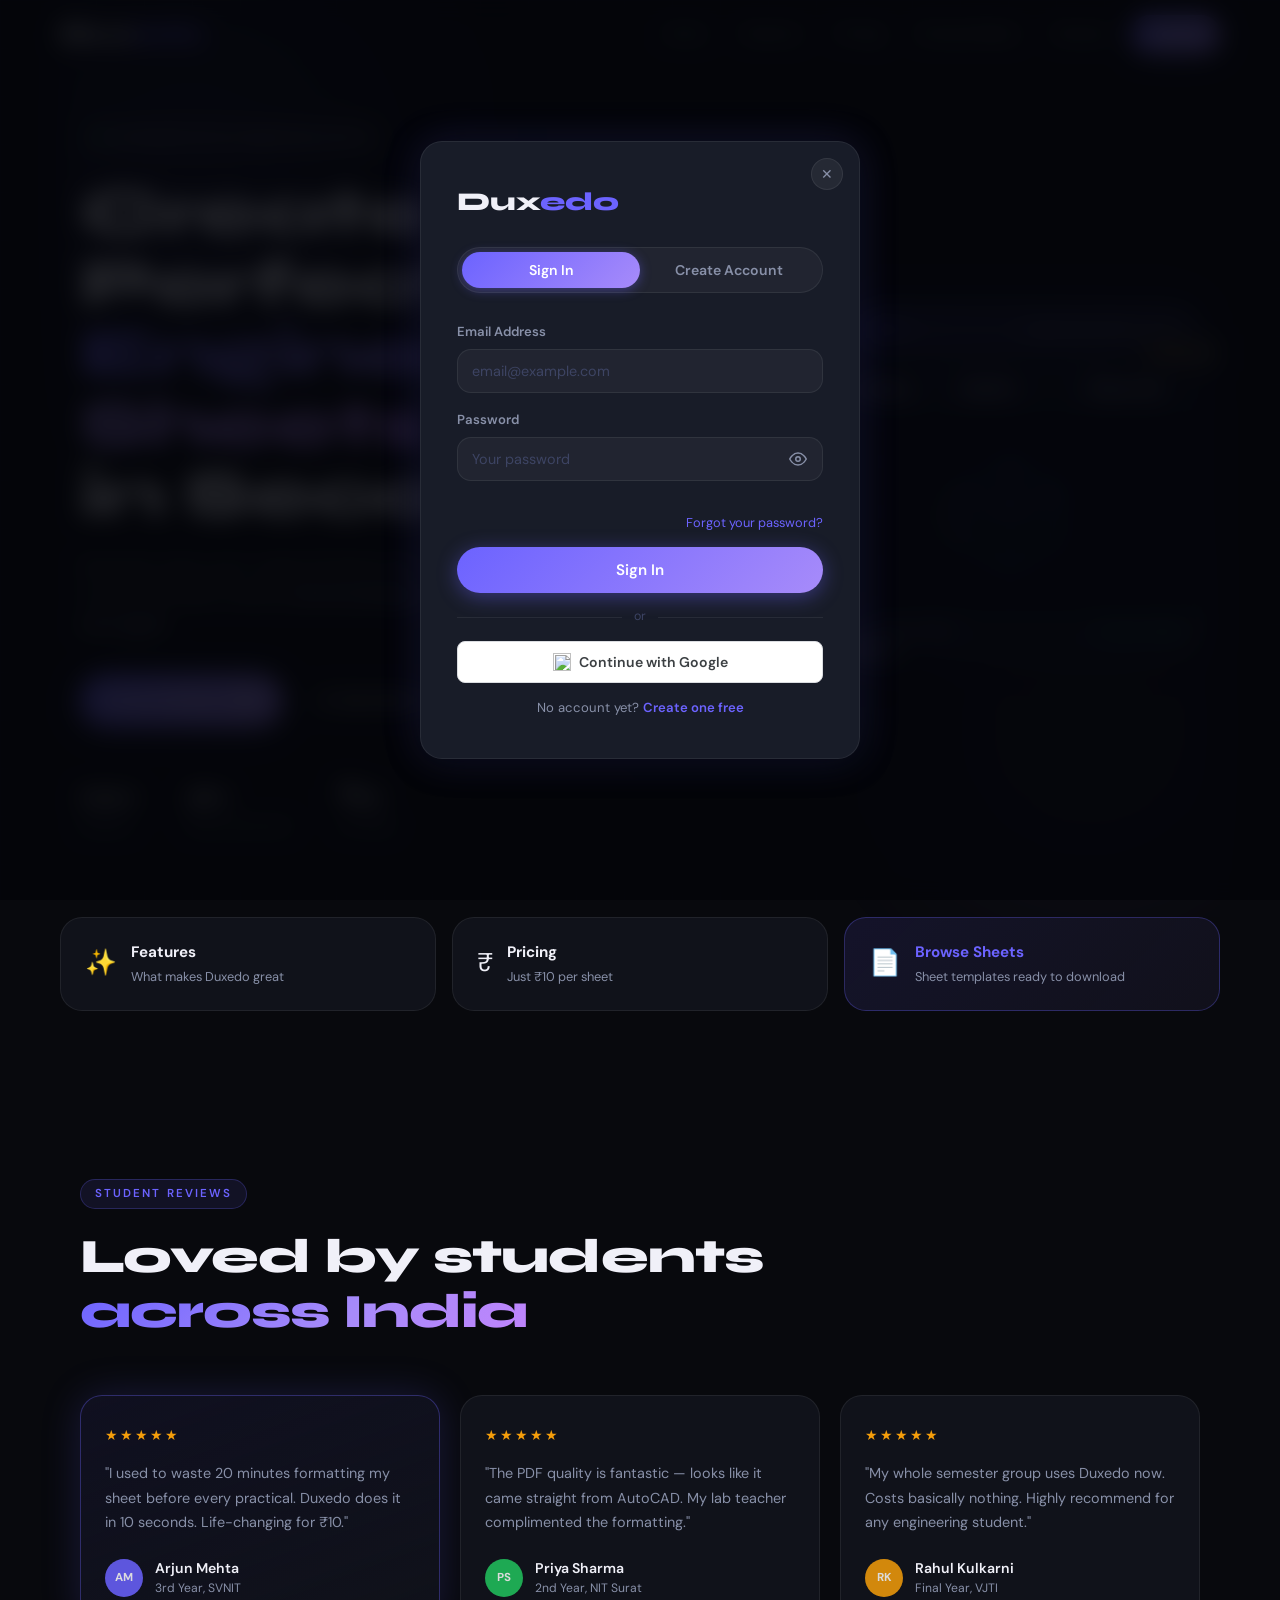
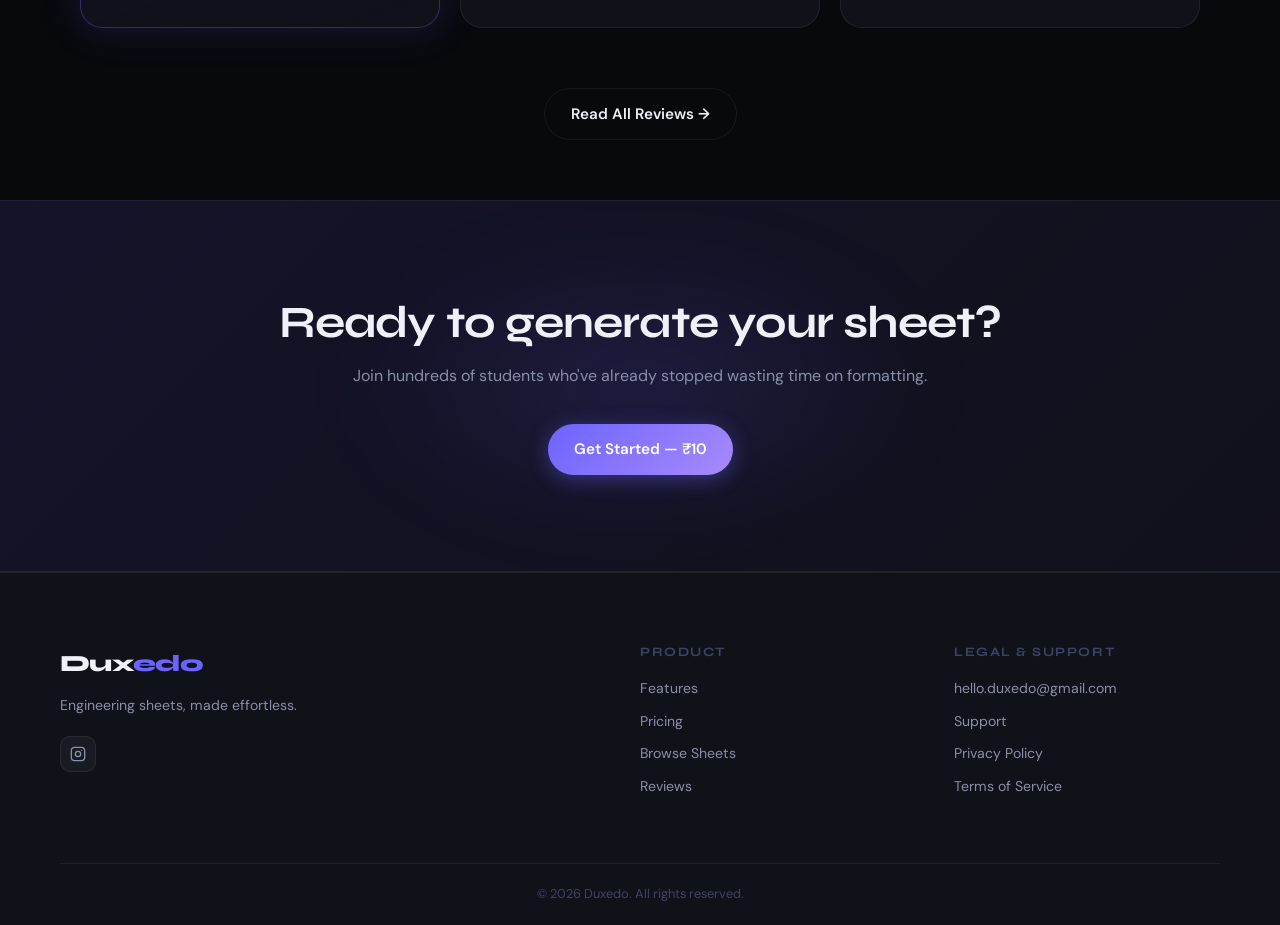
==== index.html @ cb2a21bc "Add files via upload" ====
<!DOCTYPE html>
<html lang="en">
<head>
  <meta charset="UTF-8"/>
  <meta name="viewport" content="width=device-width, initial-scale=1.0"/>
  <title>Duxedo – Engineering Sheets Made Easy</title>
  <link rel="stylesheet" href="styles.css"/>
  <link rel="preconnect" href="https://fonts.googleapis.com"/>
  <link rel="preconnect" href="https://fonts.gstatic.com" crossorigin/>
  <link href="https://fonts.googleapis.com/css2?family=Syne:wght@600;700;800&family=DM+Sans:wght@300;400;500;600&display=swap" rel="stylesheet"/>
</head>
<body>

<!-- ======================================================
     AUTH MODAL
====================================================== -->
<div class="auth-overlay hidden" id="authOverlay">
  <div class="auth-modal" id="authModal">
    <button class="auth-close" id="authClose" title="Close">✕</button>
    <div class="auth-logo">Dux<span>edo</span></div>
    <div class="auth-tabs" id="authTabBar">
      <button class="auth-tab active" data-tab="login">Sign In</button>
      <button class="auth-tab"        data-tab="signup">Create Account</button>
    </div>

    <!-- LOGIN FORM -->
    <form class="auth-form" id="loginForm" novalidate>
      <div class="auth-field">
        <label for="loginId">Email Address</label>
        <input type="email" id="loginId" placeholder="email@example.com" autocomplete="email"/>
      </div>
      <div class="auth-field">
        <label for="loginPw">Password</label>
        <div class="pw-wrap">
          <input type="password" id="loginPw" placeholder="Your password" autocomplete="current-password"/>
          <button type="button" class="pw-toggle" data-target="loginPw">
            <svg viewBox="0 0 24 24" fill="none" stroke="currentColor" stroke-width="2"><path d="M1 12s4-8 11-8 11 8 11 8-4 8-11 8-11-8-11-8z"/><circle cx="12" cy="12" r="3"/></svg>
          </button>
        </div>
      </div>
      <p class="auth-error" id="loginError"></p>
      <p class="auth-forgot-link" id="forgotTrigger">Forgot your password?</p>
      <button type="submit" class="btn btn-primary btn-full ripple" style="margin-top:4px;">Sign In</button>
      <div class="auth-divider"><span>or</span></div>
      <button type="button" class="btn btn-google btn-full ripple">
        <img src="https://www.gstatic.com/firebasejs/ui/2.0.0/images/auth/google.svg" style="width:18px;height:18px;margin-right:8px;vertical-align:middle;"/>
        Continue with Google
      </button>
      <p class="auth-switch">No account yet? <span class="auth-switch-link" data-tab="signup">Create one free</span></p>
    </form>

    <!-- SIGNUP FORM -->
    <form class="auth-form hidden" id="signupForm" novalidate>
      <div class="auth-field">
        <label for="signupName">Full Name</label>
        <input type="text" id="signupName" placeholder="e.g. Arjun Mehta" autocomplete="name"/>
      </div>
      <div class="auth-field">
        <label for="signupId">Email Address</label>
        <input type="email" id="signupId" placeholder="email@example.com" autocomplete="email"/>
      </div>
      <div class="auth-field">
        <label for="signupPw">Password</label>
        <div class="pw-wrap">
          <input type="password" id="signupPw" placeholder="Min 6 characters" autocomplete="new-password"/>
          <button type="button" class="pw-toggle" data-target="signupPw">
            <svg viewBox="0 0 24 24" fill="none" stroke="currentColor" stroke-width="2"><path d="M1 12s4-8 11-8 11 8 11 8-4 8-11 8-11-8-11-8z"/><circle cx="12" cy="12" r="3"/></svg>
          </button>
        </div>
      </div>
      <div class="auth-field">
        <label for="signupPw2">Confirm Password</label>
        <div class="pw-wrap">
          <input type="password" id="signupPw2" placeholder="Repeat password" autocomplete="new-password"/>
          <button type="button" class="pw-toggle" data-target="signupPw2">
            <svg viewBox="0 0 24 24" fill="none" stroke="currentColor" stroke-width="2"><path d="M1 12s4-8 11-8 11 8 11 8-4 8-11 8-11-8-11-8z"/><circle cx="12" cy="12" r="3"/></svg>
          </button>
        </div>
      </div>
      <p class="auth-error" id="signupError"></p>
      <button type="submit" class="btn btn-primary btn-full ripple">Create Account</button>
      <div class="auth-divider"><span>or</span></div>
      <button type="button" class="btn btn-google btn-full ripple">
        <img src="https://www.gstatic.com/firebasejs/ui/2.0.0/images/auth/google.svg" style="width:18px;height:18px;margin-right:8px;vertical-align:middle;"/>
        Continue with Google
      </button>
      <p class="auth-switch">Already have an account? <span class="auth-switch-link" data-tab="login">Sign in</span></p>
    </form>

    <!-- FORGOT PASSWORD FORM — sends Supabase reset email -->
    <form class="auth-form hidden" id="forgotForm" novalidate>
      <div class="forgot-back-row">
        <button type="button" class="forgot-back-btn" id="forgotBackBtn">
          <svg viewBox="0 0 24 24" fill="none" stroke="currentColor" stroke-width="2" style="width:16px;height:16px;"><polyline points="15 18 9 12 15 6"/></svg>
          Back to Sign In
        </button>
      </div>
      <div class="forgot-icon">🔑</div>
      <h3 class="forgot-title">Reset Password</h3>
      <p class="forgot-desc">Enter your email address. We'll send you a secure reset link.</p>
      <div class="auth-field">
        <label for="forgotId">Email Address</label>
        <input type="email" id="forgotId" placeholder="email@example.com" autocomplete="email"/>
      </div>
      <p class="auth-error" id="forgotError"></p>
      <p class="auth-success" id="forgotSuccess"></p>
      <button type="submit" class="btn btn-primary btn-full ripple" id="forgotSubmitBtn" style="margin-top:8px;">Send Reset Link</button>
    </form>

    <!-- RESET PASSWORD FORM — shown after clicking email link -->
    <form class="auth-form hidden" id="resetPwForm" novalidate>
      <div class="forgot-icon">🔐</div>
      <h3 class="forgot-title">Set New Password</h3>
      <p class="forgot-desc">Choose a strong password for your account.</p>
      <div class="auth-field">
        <label for="resetNewPw">New Password</label>
        <div class="pw-wrap">
          <input type="password" id="resetNewPw" placeholder="New password (min 6 chars)" autocomplete="new-password"/>
          <button type="button" class="pw-toggle" data-target="resetNewPw">
            <svg viewBox="0 0 24 24" fill="none" stroke="currentColor" stroke-width="2"><path d="M1 12s4-8 11-8 11 8 11 8-4 8-11 8-11-8-11-8z"/><circle cx="12" cy="12" r="3"/></svg>
          </button>
        </div>
      </div>
      <div class="auth-field">
        <label for="resetNewPw2">Confirm New Password</label>
        <div class="pw-wrap">
          <input type="password" id="resetNewPw2" placeholder="Repeat password" autocomplete="new-password"/>
          <button type="button" class="pw-toggle" data-target="resetNewPw2">
            <svg viewBox="0 0 24 24" fill="none" stroke="currentColor" stroke-width="2"><path d="M1 12s4-8 11-8 11 8 11 8-4 8-11 8-11-8-11-8z"/><circle cx="12" cy="12" r="3"/></svg>
          </button>
        </div>
      </div>
      <p class="auth-error" id="resetPwError"></p>
      <p class="auth-success" id="resetPwSuccess"></p>
      <button type="submit" class="btn btn-primary btn-full ripple" id="resetPwBtn" style="margin-top:8px;">Update Password</button>
    </form>

    <!-- LOGGED-IN VIEW -->
    <div class="auth-logged hidden" id="loggedInView">
      <div class="auth-avatar" id="authAvatar">?</div>
      <p class="auth-welcome">Welcome back,</p>
      <h3 class="auth-uname" id="authUsername">Student</h3>
      <p class="auth-user-id" id="authUserId"></p>
      <a href="sheets.html" class="btn btn-primary ripple" style="margin-top:20px;width:100%;justify-content:center;display:inline-flex;">
        Browse Sheets →
      </a>
      <button class="btn btn-ghost" id="logoutBtn" style="margin-top:10px;width:100%;justify-content:center;">
        Sign Out
      </button>
    </div>
  </div>
</div>

<!-- NAVBAR -->
<header class="navbar" id="navbar">
  <div class="nav-container">
    <a href="index.html" class="nav-logo">Dux<span>edo</span></a>
    <nav class="nav-links" id="navLinks">
      <a href="index.html"    class="nav-link" style="color:var(--text)">Home</a>
      <a href="features.html" class="nav-link">Features</a>
      <a href="pricing.html"  class="nav-link">Pricing</a>
      <a href="sheets.html"   class="nav-link">Browse Sheets</a>
      <a href="reviews.html"  class="nav-link">Reviews</a>
      <button class="btn btn-nav" id="openAuthBtn">Sign In</button>
    </nav>
    <button class="hamburger" id="hamburger"><span></span><span></span><span></span></button>
  </div>
</header>

<!-- HERO -->
<section class="hero" id="home">
  <div class="blob blob-1"></div><div class="blob blob-2"></div><div class="blob blob-3"></div>
  <div class="hero-content">
    <div class="hero-badge"><span class="badge-dot"></span>Trusted plat-form for engineering students</div>
    <h1 class="hero-title">Create Perfect<br/><span class="gradient-text">Engineering Sheets</span><br/>in Seconds</h1>
    <p class="hero-sub">Generate clean, print-ready A3 sheets with your name, roll number and date instantly. <strong><i>No formatting headaches — ever again.</i></strong></p>
    <div class="hero-actions">
      <a href="sheets.html"   class="btn btn-primary ripple">Browse Sheets - ₹10</a>
      <a href="features.html" class="btn btn-ghost"><span class="play-icon">▶</span> See How It Works</a>
    </div>
    <div class="hero-stats">
      <div class="stat"><span class="stat-num">100+</span><span class="stat-label">Students</span></div>
      <div class="stat-divider"></div>
      <div class="stat"><span class="stat-num">2k+</span><span class="stat-label">Sheets Generated</span></div>
      <div class="stat-divider"></div>
      <div class="stat"><span class="stat-num">₹10</span><span class="stat-label">Per Sheet</span></div>
    </div>
  </div>
  <div class="hero-visual">
    <div class="sheet-mockup">
      <div class="sheet-header"><div class="sheet-logo-tag">DUXEDO</div><div class="sheet-title-row">Engineering Graphics Sheet</div></div>
      <div class="sheet-info-row">
        <div class="sheet-field"><span class="field-label">Name</span><span class="field-value">Arjun Mehta</span></div>
        <div class="sheet-field"><span class="field-label">Roll No.</span><span class="field-value">22CS047</span></div>
        <div class="sheet-field"><span class="field-label">Date</span><span class="field-value">29 Mar 2026</span></div>
      </div>
      <div class="sheet-grid">
        <div class="grid-line h"></div><div class="grid-line h"></div><div class="grid-line h"></div><div class="grid-line h"></div>
        <div class="grid-line v"></div><div class="grid-line v"></div><div class="grid-line v"></div><div class="grid-line v"></div>
        <svg class="sketch-svg" viewBox="0 0 200 160" fill="none">
          <polygon points="100,20 160,55 160,115 100,150 40,115 40,55" stroke="#6c63ff" stroke-width="1.5" stroke-dasharray="4 3" fill="rgba(108,99,255,0.05)"/>
          <line x1="100" y1="20" x2="100" y2="80" stroke="#6c63ff" stroke-width="1.5" stroke-dasharray="4 3"/>
          <line x1="40"  y1="55" x2="100" y2="80" stroke="#6c63ff" stroke-width="1.5" stroke-dasharray="4 3"/>
          <line x1="160" y1="55" x2="100" y2="80" stroke="#6c63ff" stroke-width="1.5" stroke-dasharray="4 3"/>
          <line x1="30" y1="55" x2="30" y2="115" stroke="#aaa" stroke-width="0.8"/>
          <line x1="26" y1="55" x2="34"  y2="55"  stroke="#aaa" stroke-width="0.8"/>
          <line x1="26" y1="115" x2="34" y2="115" stroke="#aaa" stroke-width="0.8"/>
          <text x="18" y="88" fill="#999" font-size="8">60</text>
        </svg>
      </div>
      <div class="sheet-footer-bar"><span>Subject: Engg. Graphics</span><span class="sheet-stamp">✓ Duxedo Verified</span></div>
    </div>
    <div class="float-badge fb-1">PDF Ready ✓</div>
    <div class="float-badge fb-2">Instant ⚡</div>
  </div>
</section>

<!-- QUICK LINKS BAND -->
<section style="position:relative;z-index:1;padding:0 20px 16px;">
  <div style="max-width:1160px;margin:0 auto;display:grid;grid-template-columns:repeat(3,1fr);gap:16px;">
    <a href="features.html" class="quick-link-card" style="display:flex;align-items:center;gap:14px;background:var(--bg-card);border:1px solid var(--border);border-radius:var(--radius-lg);padding:22px 24px;transition:0.25s;text-decoration:none;" onmouseover="this.style.borderColor='rgba(108,99,255,.4)';this.style.transform='translateY(-3px)'" onmouseout="this.style.borderColor='';this.style.transform=''">
      <span style="font-size:1.6rem;">✨</span>
      <div><div style="font-weight:700;font-size:.95rem;color:var(--text);">Features</div><div style="font-size:.8rem;color:var(--text-muted);margin-top:3px;">What makes Duxedo great</div></div>
    </a>
    <a href="pricing.html" class="quick-link-card" style="display:flex;align-items:center;gap:14px;background:var(--bg-card);border:1px solid var(--border);border-radius:var(--radius-lg);padding:22px 24px;transition:0.25s;text-decoration:none;" onmouseover="this.style.borderColor='rgba(108,99,255,.4)';this.style.transform='translateY(-3px)'" onmouseout="this.style.borderColor='';this.style.transform=''">
      <span style="font-size:1.6rem;">₹</span>
      <div><div style="font-weight:700;font-size:.95rem;color:var(--text);">Pricing</div><div style="font-size:.8rem;color:var(--text-muted);margin-top:3px;">Just ₹10 per sheet</div></div>
    </a>
    <a href="sheets.html" class="quick-link-card" style="display:flex;align-items:center;gap:14px;background:linear-gradient(135deg,rgba(108,99,255,.12),rgba(167,139,250,.06));border:1px solid rgba(108,99,255,.3);border-radius:var(--radius-lg);padding:22px 24px;transition:0.25s;text-decoration:none;" onmouseover="this.style.transform='translateY(-3px)'" onmouseout="this.style.transform=''">
      <span style="font-size:1.6rem;">📄</span>
      <div><div style="font-weight:700;font-size:.95rem;color:var(--primary);">Browse Sheets</div><div style="font-size:.8rem;color:var(--text-muted);margin-top:3px;">Sheet templates ready to download</div></div>
    </a>
  </div>
</section>

<!-- TESTIMONIALS -->
<section class="testimonials" style="margin-top:56px;">
  <div class="section-container" style="padding-bottom:60px;">
    <div class="section-label">Student Reviews</div>
    <h2 class="section-title">Loved by students<br/><span class="gradient-text">across India</span></h2>
    <div class="testimonials-grid" id="homeTestimonials"></div>
    <div style="text-align:center;margin-top:36px;">
      <a href="reviews.html" class="btn btn-ghost">Read All Reviews →</a>
    </div>
  </div>
</section>

<!-- CTA -->
<section class="cta-band">
  <div class="cta-blob"></div>
  <h2>Ready to generate your sheet?</h2>
  <p>Join hundreds of students who've already stopped wasting time on formatting.</p>
  <a href="sheets.html" class="btn btn-primary ripple">Get Started — ₹10</a>
</section>

<!-- FOOTER -->
<footer class="footer" id="contact">
  <div class="footer-inner footer-inner--3col">
    <div class="footer-brand">
      <a href="index.html" class="nav-logo">Dux<span>edo</span></a>
      <p>Engineering sheets, made effortless.</p>
      <div class="social-links">
        <a href="#" class="social-icon" aria-label="Instagram"><svg viewBox="0 0 24 24" fill="none" stroke="currentColor" stroke-width="2"><rect x="2" y="2" width="20" height="20" rx="5"/><circle cx="12" cy="12" r="4"/><circle cx="17.5" cy="6.5" r="1" fill="currentColor" stroke="none"/></svg></a>
      </div>
    </div>
    <div class="footer-links-group">
      <h4>Product</h4>
      <a href="features.html">Features</a>
      <a href="pricing.html">Pricing</a>
      <a href="sheets.html">Browse Sheets</a>
      <a href="reviews.html">Reviews</a>
    </div>
    <div class="footer-links-group">
      <h4>Legal &amp; Support</h4>
      <a href="mailto:hello@duxedo.in">hello.duxedo@gmail.com</a>
      <a href="support.html">Support</a>
      <a href="privacy.html">Privacy Policy</a>
      <a href="terms.html">Terms of Service</a>
    </div>
  </div>
  <div class="footer-bottom">
    <p>© 2026 Duxedo. All rights reserved.</p>
  </div>
</footer>

<script src="script.js"></script>
</body>
</html>
---- styles.css ----
/* ============================================================
   DUXEDO — styles.css  (Complete)
   Original + Admin Portal + QR Payment + Legal Pages
   + Reviews Page + Sheet Details Form
   ============================================================ */

:root {
  --bg:          #08090d;
  --bg-card:     #10121a;
  --bg-card2:    #181c28;
  --border:      rgba(255,255,255,0.07);
  --border-glow: rgba(108,99,255,0.3);
  --primary:  #6c63ff;
  --accent2:  #a78bfa;
  --green:    #22c55e;
  --amber:    #f59e0b;
  --pink:     #ec4899;
  --red:      #ef4444;
  --text:       #f0f0f8;
  --text-muted: #8890a8;
  --text-faint: #3d4463;
  --radius:      14px;
  --radius-lg:   22px;
  --radius-pill: 999px;
  --shadow-card: 0 4px 32px rgba(0,0,0,0.45);
  --shadow-glow: 0 0 40px rgba(108,99,255,0.18);
  --transition:  0.25s cubic-bezier(0.4,0,0.2,1);
}

*, *::before, *::after { box-sizing: border-box; margin: 0; padding: 0; }
html { scroll-behavior: smooth; font-size: 16px; }
body { font-family: 'DM Sans', sans-serif; background: var(--bg); color: var(--text); line-height: 1.6; overflow-x: hidden; -webkit-font-smoothing: antialiased; }
body::before { content:''; position:fixed; inset:0; background-image: linear-gradient(rgba(255,255,255,.015) 1px,transparent 1px), linear-gradient(90deg,rgba(255,255,255,.015) 1px,transparent 1px); background-size:48px 48px; pointer-events:none; z-index:0; }
img { max-width:100%; display:block; }
a   { text-decoration:none; color:inherit; }
ul  { list-style:none; }
h1,h2,h3,h4 { font-family:'Syne',sans-serif; line-height:1.15; letter-spacing:-.02em; }
.hidden { display:none !important; }

.gradient-text { background:linear-gradient(135deg,var(--primary) 0%,var(--accent2) 60%,#c084fc 100%); -webkit-background-clip:text; -webkit-text-fill-color:transparent; background-clip:text; }

.section-container { max-width:1160px; margin:0 auto; padding:96px 20px; }
.section-label { display:inline-flex; align-items:center; gap:8px; font-size:.72rem; font-weight:600; letter-spacing:.18em; text-transform:uppercase; color:var(--primary); background:rgba(108,99,255,.1); border:1px solid rgba(108,99,255,.25); border-radius:var(--radius-pill); padding:5px 14px; margin-bottom:20px; }
.section-title { font-size:clamp(2rem,5vw,3rem); font-weight:800; color:var(--text); margin-bottom:56px; }

/* BUTTONS */
.btn { display:inline-flex; align-items:center; gap:8px; padding:13px 26px; border-radius:var(--radius-pill); font-family:'DM Sans',sans-serif; font-size:.95rem; font-weight:600; cursor:pointer; border:none; transition:var(--transition); position:relative; overflow:hidden; white-space:nowrap; }
.btn-primary { background:linear-gradient(135deg,var(--primary) 0%,#a78bfa 100%); color:#fff; box-shadow:0 4px 20px rgba(108,99,255,.4); }
.btn-primary:hover { transform:translateY(-2px); box-shadow:0 8px 32px rgba(108,99,255,.55); filter:brightness(1.08); }
.btn-primary:active { transform:translateY(0); }
.btn-ghost { background:transparent; color:var(--text); border:1px solid var(--border); }
.btn-ghost:hover { background:rgba(255,255,255,.06); border-color:rgba(255,255,255,.15); transform:translateY(-2px); }
.btn-nav { background:linear-gradient(135deg,var(--primary),#a78bfa); color:#fff; padding:10px 22px; font-size:.88rem; box-shadow:0 2px 14px rgba(108,99,255,.35); }
.btn-nav:hover { filter:brightness(1.1); transform:translateY(-1px); }
.btn-full { width:100%; justify-content:center; }
.play-icon { font-size:.8rem; }

/* NAVBAR */
.navbar { position:fixed; top:0; left:0; right:0; z-index:1000; padding:0 20px; transition:background .3s,box-shadow .3s; }
.navbar.scrolled { background:rgba(8,9,13,.88); backdrop-filter:blur(18px); -webkit-backdrop-filter:blur(18px); box-shadow:0 1px 0 var(--border); }
.nav-container { max-width:1160px; margin:0 auto; height:68px; display:flex; align-items:center; justify-content:space-between; }
.nav-logo { font-family:'Syne',sans-serif; font-size:1.45rem; font-weight:800; color:var(--text); letter-spacing:-.03em; }
.nav-logo span { color:var(--primary); }
.nav-links { display:flex; align-items:center; gap:8px; }
.nav-link { font-size:.9rem; font-weight:500; color:var(--text-muted); padding:8px 14px; border-radius:var(--radius-pill); transition:var(--transition); }
.nav-link:hover { color:var(--text); background:rgba(255,255,255,.06); }
.hamburger { display:none; flex-direction:column; gap:5px; background:none; border:none; cursor:pointer; padding:6px; z-index:1100; }
.hamburger span { display:block; width:24px; height:2px; background:var(--text); border-radius:2px; transition:var(--transition); }
.hamburger.open span:nth-child(1) { transform:translateY(7px) rotate(45deg); }
.hamburger.open span:nth-child(2) { opacity:0; transform:scaleX(0); }
.hamburger.open span:nth-child(3) { transform:translateY(-7px) rotate(-45deg); }

/* HERO */
.hero { position:relative; min-height:100svh; display:flex; align-items:center; justify-content:space-between; gap:48px; max-width:1160px; margin:0 auto; padding:120px 20px 80px; z-index:1; overflow:hidden; }
.blob { position:absolute; border-radius:50%; filter:blur(90px); pointer-events:none; z-index:-1; }
.blob-1 { width:500px;height:500px;background:radial-gradient(circle,rgba(108,99,255,.18) 0%,transparent 70%);top:-80px;left:-120px; }
.blob-2 { width:380px;height:380px;background:radial-gradient(circle,rgba(167,139,250,.12) 0%,transparent 70%);bottom:0;right:-60px; }
.blob-3 { width:260px;height:260px;background:radial-gradient(circle,rgba(34,197,94,.08) 0%,transparent 70%);top:50%;right:30%; }
.hero-content { flex:1; max-width:580px; }
.hero-badge { display:inline-flex; align-items:center; gap:8px; font-size:.8rem; font-weight:500; color:var(--text-muted); background:rgba(255,255,255,.04); border:1px solid var(--border); border-radius:var(--radius-pill); padding:6px 14px; margin-bottom:24px; }
.badge-dot { width:7px;height:7px;border-radius:50%;background:var(--green);box-shadow:0 0 8px var(--green);animation:pulse-dot 2s infinite; }
@keyframes pulse-dot { 0%,100%{box-shadow:0 0 6px var(--green)}50%{box-shadow:0 0 14px var(--green)} }
.hero-title { font-size:clamp(2.4rem,6vw,4rem); font-weight:800; line-height:1.1; margin-bottom:22px; }
.hero-sub { font-size:1.05rem; color:var(--text-muted); max-width:460px; margin-bottom:36px; line-height:1.7; }
.hero-actions { display:flex; flex-wrap:wrap; gap:14px; margin-bottom:52px; }
.hero-stats { display:flex; align-items:center; gap:24px; flex-wrap:wrap; }
.stat { display:flex; flex-direction:column; }
.stat-num { font-family:'Syne',sans-serif; font-size:1.5rem; font-weight:700; color:var(--text); }
.stat-label { font-size:.78rem; color:var(--text-muted); }
.stat-divider { width:1px; height:36px; background:var(--border); }

/* Sheet Mockup */
.hero-visual { position:relative; flex:0 0 auto; width:380px; }
.sheet-mockup { background:#0e1020; border:1px solid var(--border); border-radius:var(--radius-lg); overflow:hidden; box-shadow:var(--shadow-card),0 0 0 1px rgba(108,99,255,.08),var(--shadow-glow); animation:float-card 5s ease-in-out infinite; }
@keyframes float-card { 0%,100%{transform:translateY(0)}50%{transform:translateY(-10px)} }
.sheet-header { background:linear-gradient(135deg,rgba(108,99,255,.15),rgba(167,139,250,.08)); border-bottom:1px solid var(--border); padding:14px 18px 12px; display:flex; align-items:center; justify-content:space-between; }
.sheet-logo-tag { font-family:'Syne',sans-serif; font-size:.7rem; font-weight:700; letter-spacing:.15em; color:var(--primary); }
.sheet-title-row { font-size:.72rem; color:var(--text-muted); font-weight:500; }
.sheet-info-row { display:flex; border-bottom:1px solid var(--border); }
.sheet-field { flex:1; padding:10px 14px; border-right:1px solid var(--border); display:flex; flex-direction:column; gap:2px; }
.sheet-field:last-child { border-right:none; }
.field-label { font-size:.62rem; color:var(--text-faint); text-transform:uppercase; letter-spacing:.08em; }
.field-value { font-size:.8rem; font-weight:600; color:var(--text); }
.sheet-grid { position:relative; height:200px; overflow:hidden; background:#080a14; }
.grid-line { position:absolute; background:rgba(108,99,255,.07); }
.grid-line.h { width:100%; height:1px; } .grid-line.v { height:100%; width:1px; }
.grid-line.h:nth-child(1){top:25%}.grid-line.h:nth-child(2){top:50%}.grid-line.h:nth-child(3){top:75%}.grid-line.h:nth-child(4){top:88%}
.grid-line.v:nth-child(5){left:25%}.grid-line.v:nth-child(6){left:50%}.grid-line.v:nth-child(7){left:75%}.grid-line.v:nth-child(8){left:88%}
.sketch-svg { position:absolute; top:50%; left:50%; transform:translate(-50%,-50%); width:180px; height:144px; opacity:.9; }
.sheet-footer-bar { border-top:1px solid var(--border); padding:10px 16px; display:flex; justify-content:space-between; align-items:center; font-size:.7rem; color:var(--text-muted); }
.sheet-stamp { color:var(--green); font-weight:600; font-size:.68rem; }
.float-badge { position:absolute; background:var(--bg-card2); border:1px solid var(--border); border-radius:var(--radius-pill); padding:7px 14px; font-size:.78rem; font-weight:600; color:var(--text); box-shadow:var(--shadow-card); white-space:nowrap; }
.fb-1 { bottom:-18px;left:-24px;animation:float-badge1 4s ease-in-out infinite; }
.fb-2 { top:30px;right:-28px;animation:float-badge2 4.5s ease-in-out infinite;color:var(--amber);border-color:rgba(245,158,11,.25); }
@keyframes float-badge1 { 0%,100%{transform:translateY(0) rotate(-3deg)}50%{transform:translateY(-8px) rotate(-3deg)} }
@keyframes float-badge2 { 0%,100%{transform:translateY(0) rotate(4deg)}50%{transform:translateY(8px) rotate(4deg)} }

/* FEATURES */
.features { position:relative; z-index:1; }
.features::before { content:''; position:absolute; left:50%; top:0; transform:translateX(-50%); width:1px; height:80px; background:linear-gradient(to bottom,transparent,var(--border)); }
.features-grid { display:grid; grid-template-columns:repeat(4,1fr); gap:20px; }
.feature-card { background:var(--bg-card); border:1px solid var(--border); border-radius:var(--radius-lg); padding:28px 24px 32px; transition:var(--transition); position:relative; overflow:hidden; }
.feature-card::before { content:''; position:absolute; top:0;left:0;right:0; height:2px; background:linear-gradient(90deg,var(--primary),transparent); opacity:0; transition:var(--transition); }
.feature-card:hover { transform:translateY(-6px); border-color:var(--border-glow); box-shadow:var(--shadow-card),var(--shadow-glow); }
.feature-card:hover::before { opacity:1; }
.feature-icon-wrap { width:48px;height:48px;border-radius:12px;background:rgba(108,99,255,.1);display:flex;align-items:center;justify-content:center;margin-bottom:20px;color:var(--icon-color,var(--primary));border:1px solid rgba(108,99,255,.15); }
.feature-icon-wrap svg { width:22px;height:22px; }
.feature-title { font-size:1.05rem; font-weight:700; margin-bottom:10px; color:var(--text); }
.feature-desc  { font-size:.88rem; color:var(--text-muted); line-height:1.65; }

/* HOW IT WORKS */
.how-it-works { position:relative;z-index:1;background:radial-gradient(ellipse 60% 40% at 50% 0%,rgba(108,99,255,.06),transparent); }
.steps-track { display:flex;gap:0;position:relative;align-items:stretch; }
.step-card { flex:1;background:var(--bg-card);border:1px solid var(--border);border-radius:var(--radius-lg);padding:36px 28px;margin:0 10px;position:relative;transition:var(--transition); }
.step-card:hover { border-color:var(--border-glow);transform:translateY(-4px);box-shadow:var(--shadow-card); }
.step-card::after { content:'→';position:absolute;right:-22px;top:50%;transform:translateY(-50%);font-size:1.2rem;color:var(--primary);z-index:2; }
.step-card:last-child::after { display:none; }
.step-num { font-family:'Syne',sans-serif;font-size:2.8rem;font-weight:800;color:rgba(108,99,255,.12);line-height:1;margin-bottom:14px; }
.step-body h3 { font-size:1.05rem;margin-bottom:10px;color:var(--text); }
.step-body p  { font-size:.88rem;color:var(--text-muted);line-height:1.65; }

/* PRICING */
.pricing { position:relative;z-index:1; }
.pricing-card-wrap { display:flex;gap:32px;align-items:stretch;max-width:760px; }
.pricing-card { flex:1;background:var(--bg-card);border:1px solid var(--border-glow);border-radius:var(--radius-lg);padding:40px 36px;position:relative;box-shadow:var(--shadow-glow); }
.pricing-badge { display:inline-block;font-size:.72rem;font-weight:700;letter-spacing:.1em;text-transform:uppercase;color:#fff;background:linear-gradient(135deg,var(--primary),var(--accent2));border-radius:var(--radius-pill);padding:4px 12px;margin-bottom:24px; }
.pricing-amount { font-family:'Syne',sans-serif;font-size:4rem;font-weight:800;color:var(--text);line-height:1;margin-bottom:16px;display:flex;align-items:flex-start;gap:4px; }
.currency { font-size:1.6rem;margin-top:10px;color:var(--primary); }
.per-unit  { font-size:1rem;color:var(--text-muted);align-self:flex-end;margin-bottom:8px;font-family:'DM Sans',sans-serif;font-weight:400; }
.pricing-desc { font-size:.9rem;color:var(--text-muted);margin-bottom:28px;line-height:1.6; }
.pricing-features { margin-bottom:32px;display:flex;flex-direction:column;gap:12px; }
.pricing-features li { display:flex;align-items:center;gap:10px;font-size:.9rem;color:var(--text-muted); }
.check { width:20px;height:20px;border-radius:50%;background:rgba(34,197,94,.12);color:var(--green);display:inline-flex;align-items:center;justify-content:center;font-size:.7rem;flex-shrink:0; }
.pricing-side { flex:0 0 200px;display:flex;flex-direction:column;justify-content:center;gap:12px;padding:28px;background:rgba(108,99,255,.05);border:1px solid var(--border);border-radius:var(--radius-lg); }
.pricing-quote { font-size:.95rem;font-style:italic;color:var(--text);line-height:1.5; }
.pricing-author { font-size:.78rem;color:var(--text-muted); }

/* CTA */
.cta-band { position:relative;overflow:hidden;text-align:center;padding:96px 20px;background:linear-gradient(135deg,rgba(108,99,255,.12),rgba(167,139,250,.06));border-top:1px solid var(--border);border-bottom:1px solid var(--border);z-index:1; }
.cta-blob { position:absolute;top:50%;left:50%;transform:translate(-50%,-50%);width:600px;height:300px;background:radial-gradient(ellipse,rgba(108,99,255,.15),transparent 70%);filter:blur(40px);pointer-events:none; }
.cta-band h2 { font-size:clamp(1.8rem,4vw,2.8rem);margin-bottom:14px;position:relative; }
.cta-band p  { font-size:1rem;color:var(--text-muted);margin-bottom:36px;position:relative; }

/* TESTIMONIALS */
.testimonials { position:relative;z-index:1; }
.testimonials-grid { display:grid;grid-template-columns:repeat(3,1fr);gap:20px;margin-bottom:60px; }
.testi-card { background:var(--bg-card);border:1px solid var(--border);border-radius:var(--radius-lg);padding:28px 24px;transition:var(--transition); }
.testi-card:hover { border-color:var(--border-glow);transform:translateY(-4px);box-shadow:var(--shadow-card); }
.testi-featured { border-color:rgba(108,99,255,.35);background:linear-gradient(160deg,rgba(108,99,255,.08),var(--bg-card));box-shadow:var(--shadow-glow); }
.testi-stars { color:var(--amber);font-size:.9rem;letter-spacing:2px;margin-bottom:14px; }
.testi-text  { font-size:.9rem;color:var(--text-muted);line-height:1.7;margin-bottom:22px; }
.testi-author { display:flex;align-items:center;gap:12px; }
.testi-avatar { width:38px;height:38px;border-radius:50%;background:var(--av-color,var(--primary));display:flex;align-items:center;justify-content:center;font-size:.72rem;font-weight:700;color:#fff;opacity:.85; }
.testi-name { font-size:.88rem;font-weight:600;color:var(--text); }
.testi-role { font-size:.76rem;color:var(--text-muted); }

/* REVIEW FORM */
.review-form-wrap { background:var(--bg-card);border:1px solid var(--border);border-radius:var(--radius-lg);padding:40px;max-width:720px; }
.review-form-title { font-size:1.4rem;font-weight:700;margin-bottom:6px;color:var(--text); }
.review-form-sub   { font-size:.88rem;color:var(--text-muted);margin-bottom:28px; }
.review-form-row   { display:grid;grid-template-columns:1fr 1fr;gap:16px; }
.review-field      { display:flex;flex-direction:column;gap:7px;margin-bottom:16px; }
.review-field label { font-size:.82rem;font-weight:600;color:var(--text-muted); }
.review-field input,
.review-field textarea { background:rgba(255,255,255,.04);border:1px solid var(--border);border-radius:var(--radius);padding:11px 14px;color:var(--text);font-family:'DM Sans',sans-serif;font-size:.9rem;transition:border-color .2s;resize:vertical; }
.review-field input:focus,
.review-field textarea:focus { outline:none;border-color:var(--primary);box-shadow:0 0 0 3px rgba(108,99,255,.12); }
.star-picker { display:flex;gap:6px;margin-top:4px; }
.star-opt { font-size:1.6rem;color:var(--text-faint);cursor:pointer;transition:color .15s,transform .15s;user-select:none; }
.star-opt:hover,.star-opt.active { color:var(--amber);transform:scale(1.15); }

/* FOOTER */
.footer { background:var(--bg-card);border-top:1px solid var(--border);padding:72px 20px 0;position:relative;z-index:1; }
.footer-inner { max-width:1160px;margin:0 auto;display:grid;grid-template-columns:2fr 1fr 1fr 1fr;gap:48px;padding-bottom:56px;border-bottom:1px solid var(--border); }
.footer-inner--3col { grid-template-columns:2fr 1fr 1fr; }
.footer-brand p { font-size:.88rem;color:var(--text-muted);margin-top:12px;margin-bottom:20px; }
.social-links { display:flex;gap:10px; }
.social-icon { width:36px;height:36px;border-radius:10px;background:rgba(255,255,255,.04);border:1px solid var(--border);display:flex;align-items:center;justify-content:center;color:var(--text-muted);transition:var(--transition); }
.social-icon svg { width:16px;height:16px; }
.social-icon:hover { color:var(--text);background:rgba(108,99,255,.12);border-color:var(--border-glow); }
.footer-links-group h4 { font-size:.8rem;font-weight:700;letter-spacing:.12em;text-transform:uppercase;color:var(--text-faint);margin-bottom:18px; }
.footer-links-group a { display:block;font-size:.88rem;color:var(--text-muted);margin-bottom:10px;transition:color .2s; }
.footer-links-group a:hover { color:var(--text); }
.footer-bottom { max-width:1160px;margin:0 auto;padding:20px 0;font-size:.8rem;color:var(--text-faint);text-align:center; }

/* AUTH MODAL */
.auth-overlay { position:fixed;inset:0;background:rgba(4,5,10,.85);backdrop-filter:blur(12px);-webkit-backdrop-filter:blur(12px);z-index:2000;display:flex;align-items:center;justify-content:center;padding:20px;animation:fadeIn .25s ease; }
@keyframes fadeIn { from{opacity:0}to{opacity:1} }
.auth-modal { background:var(--bg-card2);border:1px solid var(--border);border-radius:var(--radius-lg);padding:40px 36px;width:100%;max-width:440px;position:relative;box-shadow:var(--shadow-card),var(--shadow-glow);animation:slideUp .3s ease;max-height:92svh;overflow-y:auto; }
@keyframes slideUp { from{transform:translateY(24px);opacity:0}to{transform:translateY(0);opacity:1} }
.auth-close { position:absolute;top:16px;right:16px;background:rgba(255,255,255,.06);border:1px solid var(--border);color:var(--text-muted);border-radius:50%;width:32px;height:32px;display:flex;align-items:center;justify-content:center;cursor:pointer;font-size:.85rem;transition:var(--transition); }
.auth-close:hover { background:rgba(255,255,255,.1);color:var(--text); }
.auth-logo { font-family:'Syne',sans-serif;font-size:1.6rem;font-weight:800;margin-bottom:24px; }
.auth-logo span { color:var(--primary); }
.auth-tabs { display:flex;background:rgba(255,255,255,.04);border:1px solid var(--border);border-radius:var(--radius-pill);padding:4px;margin-bottom:28px; }
.auth-tab { flex:1;background:none;border:none;color:var(--text-muted);font-family:'DM Sans',sans-serif;font-size:.88rem;font-weight:600;padding:9px;border-radius:var(--radius-pill);cursor:pointer;transition:var(--transition); }
.auth-tab.active { background:linear-gradient(135deg,var(--primary),var(--accent2));color:#fff;box-shadow:0 2px 12px rgba(108,99,255,.4); }
.auth-field { display:flex;flex-direction:column;gap:7px;margin-bottom:16px; }
.auth-field label { font-size:.82rem;font-weight:600;color:var(--text-muted); }
.auth-field input,.auth-field select { background:rgba(255,255,255,.04);border:1px solid var(--border);border-radius:var(--radius);padding:12px 14px;color:var(--text);font-family:'DM Sans',sans-serif;font-size:.9rem;transition:border-color .2s;width:100%; }
.auth-field input:focus,.auth-field select:focus { outline:none;border-color:var(--primary);box-shadow:0 0 0 3px rgba(108,99,255,.12); }
.auth-field input::placeholder { color:var(--text-faint); }
.pw-wrap { position:relative; }
.pw-wrap input { width:100%;padding-right:44px; }
.pw-toggle { position:absolute;right:12px;top:50%;transform:translateY(-50%);background:none;border:none;cursor:pointer;color:var(--text-muted);display:flex;align-items:center;padding:4px;transition:color .2s; }
.pw-toggle:hover { color:var(--text); }
.pw-toggle svg { width:18px;height:18px; }
.auth-error { color:var(--red);font-size:.82rem;min-height:18px;margin-bottom:4px; }
.auth-switch { font-size:.82rem;color:var(--text-muted);margin-top:14px;text-align:center; }
.auth-switch-link { color:var(--primary);cursor:pointer;font-weight:600; }
.auth-switch-link:hover { text-decoration:underline; }
.auth-logged { text-align:center;padding:8px 0; }
.auth-avatar { width:64px;height:64px;border-radius:50%;background:linear-gradient(135deg,var(--primary),var(--accent2));display:flex;align-items:center;justify-content:center;font-size:1.2rem;font-weight:700;color:#fff;margin:0 auto 16px; }
.auth-welcome { font-size:.85rem;color:var(--text-muted); }
.auth-uname   { font-size:1.4rem;font-weight:700;margin-top:4px; }

/* PAGE HERO */
.page-hero { position:relative;text-align:center;padding:130px 20px 60px;overflow:hidden; }
.page-hero-title { font-size:clamp(2rem,5vw,3.2rem);font-weight:800;margin-bottom:16px; }
.page-hero-sub  { font-size:1rem;color:var(--text-muted);max-width:560px;margin:0 auto;line-height:1.7; }
.page-hero-sub strong { color:var(--text); }

/* SHEETS PAGE */
.sheets-main { max-width:1200px;margin:0 auto;padding:20px 20px 80px; }
.sheets-grid { display:grid;grid-template-columns:repeat(4,1fr);gap:24px; }
.sheet-card { background:var(--bg-card);border:1px solid var(--border);border-radius:var(--radius-lg);overflow:hidden;transition:var(--transition);display:flex;flex-direction:column; }
.sheet-card:hover { border-color:var(--border-glow);transform:translateY(-5px);box-shadow:var(--shadow-card),var(--shadow-glow); }
.sheet-preview-area { position:relative;height:200px;background:#080a14;cursor:pointer;overflow:hidden;display:flex;align-items:center;justify-content:center; }
.sheet-preview-area svg { width:100%;height:100%; }
.sheet-lock-overlay { position:absolute;inset:0;background:rgba(8,9,13,.55);backdrop-filter:blur(3px);display:flex;flex-direction:column;align-items:center;justify-content:center;gap:6px;transition:opacity .2s; }
.sheet-card:hover .sheet-lock-overlay { opacity:0; }
.lock-icon { font-size:1.5rem; }
.lock-label { font-size:.72rem;color:var(--text-muted);font-weight:600;letter-spacing:.06em; }
.preview-hint { position:absolute;inset:0;display:flex;align-items:center;justify-content:center;opacity:0;transition:opacity .2s;background:rgba(108,99,255,.18); }
.sheet-card:hover .preview-hint { opacity:1; }
.preview-hint span { background:var(--primary);color:#fff;font-size:.78rem;font-weight:600;padding:6px 14px;border-radius:var(--radius-pill); }
.sheet-card-body { padding:16px;flex:1;display:flex;flex-direction:column;gap:10px; }
.sheet-card-title { font-size:.9rem;font-weight:700;color:var(--text);line-height:1.3; }
.sheet-card-meta  { font-size:.75rem;color:var(--text-muted); }
.sheet-card-footer { display:flex;align-items:center;justify-content:space-between;margin-top:auto;padding:12px 16px;border-top:1px solid var(--border); }
.sheet-price { font-family:'Syne',sans-serif;font-size:1rem;font-weight:700;color:var(--primary); }
.btn-buy { font-size:.8rem;padding:8px 16px;background:linear-gradient(135deg,var(--primary),var(--accent2));color:#fff;border-radius:var(--radius-pill);font-weight:600;cursor:pointer;border:none;transition:var(--transition); }
.btn-buy:hover { transform:translateY(-2px);filter:brightness(1.1);box-shadow:0 4px 16px rgba(108,99,255,.4); }
.preview-overlay { position:fixed;inset:0;background:rgba(4,5,10,.88);backdrop-filter:blur(14px);-webkit-backdrop-filter:blur(14px);z-index:2000;display:flex;align-items:center;justify-content:center;padding:20px; }
.preview-modal { background:var(--bg-card2);border:1px solid var(--border);border-radius:var(--radius-lg);padding:32px;width:100%;max-width:500px;position:relative;box-shadow:var(--shadow-card),var(--shadow-glow);animation:slideUp .3s ease; }
.preview-title { font-size:1.1rem;font-weight:700;margin-bottom:20px;color:var(--text);padding-right:32px; }
.preview-sheet-wrap { background:#080a14;border:1px solid var(--border);border-radius:var(--radius);overflow:hidden;height:300px;display:flex;align-items:center;justify-content:center;margin-bottom:16px; }
.preview-sheet-wrap svg { width:100%;height:100%; }
.preview-notice { font-size:.8rem;color:var(--text-muted);text-align:center;margin-bottom:16px; }
.preview-overlay .btn { width:100%;justify-content:center; }

/* PAYMENT PAGE */
.payment-page { position:relative;min-height:100svh;display:flex;align-items:center;justify-content:center;padding:100px 20px 60px;overflow:hidden; }
.payment-wrap { display:flex;gap:0;max-width:900px;width:100%;background:var(--bg-card2);border:1px solid var(--border);border-radius:var(--radius-lg);overflow:hidden;box-shadow:var(--shadow-card),var(--shadow-glow);position:relative;z-index:1; }
.payment-left { flex:1;padding:44px 36px;background:linear-gradient(160deg,rgba(108,99,255,.08),transparent);border-right:1px solid var(--border); }
.payment-title { font-size:clamp(1.5rem,3vw,2rem);font-weight:800;margin-bottom:10px; }
.payment-sub   { font-size:.9rem;color:var(--text-muted);margin-bottom:32px;line-height:1.6; }
.order-summary { background:rgba(255,255,255,.03);border:1px solid var(--border);border-radius:var(--radius);padding:20px;margin-bottom:28px; }
.order-row { display:flex;justify-content:space-between;align-items:center;padding:7px 0; }
.order-label { font-size:.82rem;color:var(--text-muted);font-weight:500; }
.order-val   { font-size:.88rem;color:var(--text);font-weight:600;text-align:right;max-width:55%; }
.order-price { color:var(--primary);font-family:'Syne',sans-serif;font-size:1rem; }
.order-divider { height:1px;background:var(--border);margin:8px 0; }
.security-badges { display:flex;gap:10px;flex-wrap:wrap; }
.sec-badge { display:flex;align-items:center;gap:6px;font-size:.78rem;color:var(--text-muted);background:rgba(255,255,255,.03);border:1px solid var(--border);border-radius:var(--radius-pill);padding:6px 12px; }
.payment-right { flex:1;padding:44px 36px; }
.pay-form-title { font-size:1.1rem;font-weight:700;margin-bottom:20px;color:var(--text); }
.pay-methods { display:flex;gap:8px;margin-bottom:24px;flex-wrap:wrap; }
.pay-method { flex:1;min-width:80px;display:flex;align-items:center;justify-content:center;gap:6px;background:rgba(255,255,255,.04);border:1px solid var(--border);border-radius:var(--radius);padding:10px 8px;cursor:pointer;font-family:'DM Sans',sans-serif;font-size:.78rem;font-weight:600;color:var(--text-muted);transition:var(--transition); }
.pay-method:hover { border-color:var(--border-glow);color:var(--text); }
.pay-method.active { border-color:var(--primary);background:rgba(108,99,255,.1);color:var(--text); }
.pay-method-icon { font-size:1rem; }
.pay-panel .auth-field { margin-bottom:14px; }
.pay-panel input,.pay-select { width:100%;background:rgba(255,255,255,.04);border:1px solid var(--border);border-radius:var(--radius);padding:12px 14px;color:var(--text);font-family:'DM Sans',sans-serif;font-size:.9rem;transition:border-color .2s; }
.pay-panel input:focus,.pay-select:focus { outline:none;border-color:var(--primary);box-shadow:0 0 0 3px rgba(108,99,255,.12); }
.pay-panel input::placeholder { color:var(--text-faint); }
.pay-select option { background:var(--bg-card2);color:var(--text); }
.pay-row-2 { display:grid;grid-template-columns:1fr 1fr;gap:12px; }
.pay-hint { font-size:.75rem;color:var(--text-faint);margin-top:6px;line-height:1.5; }
.pay-footer-note { font-size:.75rem;color:var(--text-faint);text-align:center;margin-top:14px; }

/* QR Section */
.qr-section { display:flex;flex-direction:column;align-items:center; }
.qr-label-row { width:100%;margin-bottom:12px; }
.upi-apps-row { display:flex;gap:8px;flex-wrap:wrap;justify-content:center; }
.upi-app-badge { font-size:.72rem;font-weight:700;padding:4px 12px;border-radius:var(--radius-pill);border:1px solid; }
.upi-app-badge.gpay     { background:rgba(66,133,244,.12);border-color:rgba(66,133,244,.3);color:#4285f4; }
.upi-app-badge.phonepay { background:rgba(93,43,206,.12);border-color:rgba(93,43,206,.3);color:#5d2bce; }
.upi-app-badge.paytm    { background:rgba(0,148,191,.12);border-color:rgba(0,148,191,.3);color:#0094bf; }
.upi-app-badge.bhim     { background:rgba(255,111,0,.12);border-color:rgba(255,111,0,.3);color:#ff6f00; }

.qr-card { background:#fff;border-radius:20px;padding:24px;text-align:center;max-width:280px;box-shadow:0 8px 40px rgba(0,0,0,.4);margin:12px auto; }
.qr-owner-row { display:flex;align-items:center;gap:12px;margin-bottom:16px;padding-bottom:12px;border-bottom:1px solid #e5e7eb; }
.qr-owner-avatar { width:40px;height:40px;border-radius:50%;background:linear-gradient(135deg,#6c63ff,#a78bfa);display:flex;align-items:center;justify-content:center;font-size:.8rem;font-weight:700;color:#fff;flex-shrink:0; }
.qr-owner-name { font-family:'DM Sans',sans-serif;font-size:.9rem;font-weight:700;color:#111;text-align:left; }
.qr-owner-upi  { font-family:'DM Sans',sans-serif;font-size:.72rem;color:#666;text-align:left; }
.qr-image { width:220px;height:220px;object-fit:contain;margin:0 auto 12px;border-radius:8px; }
.qr-amount-label { font-family:'DM Sans',sans-serif;font-size:.9rem;color:#333;margin-bottom:6px; }
.qr-amount-label strong { color:#6c63ff;font-size:1.1rem; }
.qr-hint { font-family:'DM Sans',sans-serif;font-size:.72rem;color:#888;line-height:1.4; }

/* UPI ID copy box */
.upi-send-box { background:rgba(108,99,255,.08);border:1px solid rgba(108,99,255,.25);border-radius:var(--radius);padding:14px 16px;margin-top:4px; }
.upi-send-label { font-size:.75rem;color:var(--text-muted);margin-bottom:8px; }
.upi-send-id { display:flex;align-items:center;justify-content:space-between;gap:12px; }
.upi-send-id span { font-family:'Syne',sans-serif;font-size:.9rem;font-weight:700;color:var(--primary); }
.copy-btn { background:rgba(108,99,255,.15);border:1px solid rgba(108,99,255,.3);color:var(--primary);border-radius:var(--radius-pill);padding:4px 12px;font-size:.75rem;font-weight:600;cursor:pointer;transition:var(--transition); }
.copy-btn:hover { background:rgba(108,99,255,.25); }

/* Card notice */
.card-notice { display:flex;gap:12px;background:rgba(245,158,11,.06);border:1px solid rgba(245,158,11,.2);border-radius:var(--radius);padding:14px;margin-bottom:18px;font-size:.82rem;color:var(--text-muted);line-height:1.5; }
.card-notice span { font-size:1.1rem;flex-shrink:0; }
.card-notice p strong { color:var(--text); }

/* Sheet details modal (post-payment) */
.sheet-details-modal { max-width:600px; }
.payment-success-badge { display:inline-flex;align-items:center;gap:6px;background:rgba(34,197,94,.1);border:1px solid rgba(34,197,94,.3);color:var(--green);border-radius:var(--radius-pill);padding:6px 16px;font-size:.82rem;font-weight:600; }

/* Success modal */
.success-modal { text-align:center; }
.success-icon  { font-size:3.5rem;margin-bottom:16px; }
.success-title { font-size:1.6rem;font-weight:800;margin-bottom:10px; }
.success-sub   { font-size:.9rem;color:var(--text-muted);margin-bottom:24px;line-height:1.6; }
.success-details { background:rgba(255,255,255,.03);border:1px solid var(--border);border-radius:var(--radius);padding:16px;margin-bottom:4px;text-align:left; }

/* REVIEWS PAGE */
.reviews-main { max-width:1160px;margin:0 auto;padding:20px 20px 80px; }
.review-stats-bar { display:flex;align-items:center;justify-content:center;gap:32px;margin-top:32px;flex-wrap:wrap; }
.review-stat-item { display:flex;flex-direction:column;align-items:center;gap:4px; }
.review-stat-num   { font-family:'Syne',sans-serif;font-size:2rem;font-weight:800;color:var(--text); }
.review-stat-label { font-size:.78rem;color:var(--text-muted); }
.review-stat-div   { width:1px;height:48px;background:var(--border); }
.reviews-filter-bar { display:flex;gap:10px;flex-wrap:wrap;margin-bottom:36px; }
.filter-btn { background:rgba(255,255,255,.04);border:1px solid var(--border);color:var(--text-muted);border-radius:var(--radius-pill);padding:8px 18px;font-family:'DM Sans',sans-serif;font-size:.85rem;font-weight:600;cursor:pointer;transition:var(--transition); }
.filter-btn:hover,.filter-btn.active { background:rgba(108,99,255,.12);border-color:var(--border-glow);color:var(--text); }
.reviews-page-grid { margin-bottom:40px; }
.reviews-empty { text-align:center;color:var(--text-muted);padding:40px 0;font-size:.95rem; }

/* ADMIN PORTAL */
.admin-dashboard { display:flex;min-height:100svh; }
.admin-sidebar { width:240px;flex-shrink:0;background:var(--bg-card2);border-right:1px solid var(--border);display:flex;flex-direction:column;padding:28px 0;position:sticky;top:0;height:100svh;overflow-y:auto; }
.admin-brand { display:flex;align-items:center;gap:10px;padding:0 24px 24px;border-bottom:1px solid var(--border); }
.admin-badge-tag { background:linear-gradient(135deg,var(--primary),var(--accent2));color:#fff;font-size:.65rem;font-weight:700;letter-spacing:.1em;text-transform:uppercase;padding:3px 8px;border-radius:var(--radius-pill); }
.admin-nav { display:flex;flex-direction:column;gap:4px;padding:20px 12px;flex:1; }
.admin-nav-item { background:none;border:none;color:var(--text-muted);font-family:'DM Sans',sans-serif;font-size:.88rem;font-weight:500;padding:10px 14px;border-radius:var(--radius);cursor:pointer;text-align:left;transition:var(--transition); }
.admin-nav-item:hover,.admin-nav-item.active { background:rgba(108,99,255,.1);color:var(--text);border-color:var(--border-glow); }
.admin-logout { background:none;border:none;color:var(--red);font-family:'DM Sans',sans-serif;font-size:.85rem;font-weight:600;padding:12px 24px;cursor:pointer;text-align:left;transition:color .2s; }
.admin-logout:hover { color:#f87171; }
.admin-main { flex:1;padding:40px;overflow-y:auto;max-height:100svh; }
.admin-section { display:block; }
.admin-section.hidden { display:none; }
.admin-section-title { font-size:1.6rem;font-weight:800;margin-bottom:28px;color:var(--text); }
.admin-sub-title { font-size:1.1rem;font-weight:700;margin:32px 0 16px;color:var(--text); }
.admin-stats-grid { display:grid;grid-template-columns:repeat(4,1fr);gap:20px;margin-bottom:40px; }
.admin-stat-card { background:var(--bg-card);border:1px solid var(--border);border-radius:var(--radius-lg);padding:24px;display:flex;flex-direction:column;align-items:flex-start;gap:10px;transition:var(--transition); }
.admin-stat-card:hover { border-color:var(--border-glow);box-shadow:var(--shadow-glow); }
.admin-stat-icon { width:44px;height:44px;border-radius:12px;background:rgba(108,99,255,.1);display:flex;align-items:center;justify-content:center;font-size:1.1rem; }
.admin-stat-val   { font-family:'Syne',sans-serif;font-size:1.8rem;font-weight:800;color:var(--text); }
.admin-stat-label { font-size:.78rem;color:var(--text-muted); }

/* Admin table */
.admin-filter-row { display:flex;gap:12px;flex-wrap:wrap;margin-bottom:20px;align-items:center; }
.admin-search { background:rgba(255,255,255,.04);border:1px solid var(--border);border-radius:var(--radius-pill);padding:9px 16px;color:var(--text);font-family:'DM Sans',sans-serif;font-size:.85rem;flex:1;min-width:180px;transition:border-color .2s; }
.admin-search:focus { outline:none;border-color:var(--primary); }
.admin-search::placeholder { color:var(--text-faint); }
.admin-filter-select { background:rgba(255,255,255,.04);border:1px solid var(--border);border-radius:var(--radius-pill);padding:9px 14px;color:var(--text);font-family:'DM Sans',sans-serif;font-size:.82rem;cursor:pointer;transition:border-color .2s; }
.admin-filter-select:focus { outline:none;border-color:var(--primary); }
.admin-filter-select option { background:var(--bg-card2);color:var(--text); }
.admin-table-wrap { overflow-x:auto;border:1px solid var(--border);border-radius:var(--radius-lg); }
.admin-table { width:100%;border-collapse:collapse;font-size:.82rem; }
.admin-table th { background:var(--bg-card);color:var(--text-muted);font-weight:600;padding:12px 16px;text-align:left;border-bottom:1px solid var(--border);white-space:nowrap; }
.admin-table td { padding:11px 16px;border-bottom:1px solid var(--border);color:var(--text-muted);vertical-align:middle; }
.admin-table tr:last-child td { border-bottom:none; }
.admin-table tr:hover td { background:rgba(255,255,255,.02); }
.admin-table td strong { color:var(--text); }
.status-badge { display:inline-flex;align-items:center;gap:4px;font-size:.72rem;font-weight:600;padding:3px 10px;border-radius:var(--radius-pill); }
.status-verified { background:rgba(34,197,94,.1);color:var(--green);border:1px solid rgba(34,197,94,.2); }
.status-pending  { background:rgba(245,158,11,.1);color:var(--amber);border:1px solid rgba(245,158,11,.2); }
.admin-action-btn { background:rgba(108,99,255,.1);border:1px solid rgba(108,99,255,.2);color:var(--primary);border-radius:var(--radius-pill);padding:4px 12px;font-size:.72rem;font-weight:600;cursor:pointer;transition:var(--transition); }
.admin-action-btn:hover { background:rgba(108,99,255,.2); }
.admin-delete-btn { background:rgba(239,68,68,.08);border:1px solid rgba(239,68,68,.2);color:var(--red);border-radius:var(--radius-pill);padding:4px 12px;font-size:.72rem;font-weight:600;cursor:pointer;transition:var(--transition); }
.admin-delete-btn:hover { background:rgba(239,68,68,.15); }
.admin-empty { text-align:center;color:var(--text-muted);padding:32px;font-size:.9rem; }

/* LEGAL PAGES */
.legal-page { position:relative;min-height:100svh;padding:100px 20px 80px;overflow:hidden; }
.legal-container { max-width:800px;margin:0 auto;position:relative;z-index:1; }
.legal-title { font-size:clamp(2rem,5vw,2.8rem);font-weight:800;margin-bottom:8px; }
.legal-date  { font-size:.82rem;color:var(--text-muted);margin-bottom:48px; }
.legal-card  { background:var(--bg-card);border:1px solid var(--border);border-radius:var(--radius-lg);padding:32px;margin-bottom:20px;transition:var(--transition); }
.legal-card:hover { border-color:var(--border-glow); }
.legal-card h2 { font-size:1.1rem;font-weight:700;margin-bottom:14px;color:var(--text); }
.legal-card p  { font-size:.9rem;color:var(--text-muted);line-height:1.7; }
.legal-ul,.legal-ol { padding-left:20px;display:flex;flex-direction:column;gap:8px;margin-top:10px; }
.legal-ul li,.legal-ol li { font-size:.9rem;color:var(--text-muted);line-height:1.6; }
.legal-ul li strong,.legal-ol li strong { color:var(--text); }

/* FAQ */
.faq-item { margin-bottom:16px; }
.faq-q { font-size:.9rem;font-weight:700;color:var(--text);margin-bottom:6px; }
.faq-a { font-size:.88rem;color:var(--text-muted);line-height:1.6;padding-left:16px;border-left:2px solid var(--border-glow); }

/* ============================================================
   RESPONSIVE
   ============================================================ */
@media (max-width:1024px){
  .features-grid { grid-template-columns:repeat(2,1fr); }
  .hero-visual { width:320px; }
  .footer-inner { grid-template-columns:1fr 1fr; }
  .footer-inner--3col { grid-template-columns:1fr 1fr; }
  .payment-wrap { flex-direction:column; }
  .payment-left { border-right:none;border-bottom:1px solid var(--border);padding:36px 28px; }
  .payment-right { padding:32px 28px; }
  .admin-stats-grid { grid-template-columns:repeat(2,1fr); }
}

@media (max-width:768px){
  .hamburger { display:flex; }
  .nav-links { position:fixed;top:0;right:-100%;width:75vw;max-width:320px;height:100svh;background:rgba(10,11,18,.97);backdrop-filter:blur(20px);-webkit-backdrop-filter:blur(20px);border-left:1px solid var(--border);flex-direction:column;align-items:flex-start;padding:90px 28px 40px;gap:4px;transition:right .35s cubic-bezier(.4,0,.2,1);z-index:1050; }
  .nav-links.open { right:0; }
  .nav-link { width:100%;font-size:1rem;padding:12px 16px; }
  .btn-nav  { margin-top:12px;width:100%;justify-content:center; }
  .hero { flex-direction:column;align-items:flex-start;padding:110px 20px 80px;min-height:auto; }
  .hero-visual { width:100%;max-width:400px;align-self:center; }
  .fb-1,.fb-2 { display:none; }
  .steps-track { flex-direction:column;gap:16px; }
  .step-card   { margin:0; }
  .step-card::after { content:'↓';right:auto;left:50%;top:auto;bottom:-22px;transform:translateX(-50%); }
  .pricing-card-wrap { flex-direction:column;max-width:460px; }
  .pricing-side      { flex:auto; }
  .testimonials-grid { grid-template-columns:1fr; }
  .footer-inner      { grid-template-columns:1fr 1fr;gap:32px; }
  .footer-inner--3col { grid-template-columns:1fr 1fr; }
  .review-form-row   { grid-template-columns:1fr; }
  .admin-dashboard   { flex-direction:column; }
  .admin-sidebar     { width:100%;height:auto;position:static;flex-direction:row;flex-wrap:wrap;padding:16px; }
  .admin-brand       { border-bottom:none;padding-bottom:0; }
  .admin-nav         { flex-direction:row;flex-wrap:wrap;padding:8px 0;gap:6px; }
  .admin-nav-item    { padding:7px 12px;font-size:.78rem; }
  .admin-main        { max-height:none;padding:24px 16px; }
  .admin-stats-grid  { grid-template-columns:1fr 1fr;gap:12px; }
}

@media (max-width:480px){
  .section-container { padding:72px 16px; }
  .section-title     { margin-bottom:36px; }
  .hero              { padding:100px 16px 64px;gap:40px; }
  .hero-title        { font-size:2.2rem; }
  .hero-sub          { font-size:.95rem; }
  .hero-actions      { flex-direction:column; }
  .hero-actions .btn { width:100%;justify-content:center; }
  .hero-stats        { gap:16px; }
  .sheet-grid        { height:160px; }
  .sketch-svg        { width:140px;height:112px; }
  .sheet-info-row    { flex-direction:column; }
  .sheet-field       { border-right:none;border-bottom:1px solid var(--border); }
  .sheet-field:last-child { border-bottom:none; }
  .features-grid     { grid-template-columns:1fr;gap:14px; }
  .feature-card      { padding:24px 20px; }
  .step-card         { padding:24px 20px; }
  .step-num          { font-size:2.2rem; }
  .step-card::after  { display:none; }
  .pricing-amount    { font-size:3rem; }
  .pricing-card      { padding:28px 22px; }
  .footer            { padding:56px 16px 0; }
  .footer-inner      { grid-template-columns:1fr;gap:36px;padding-bottom:40px; }
  .footer-inner--3col { grid-template-columns:1fr; }
  .cta-band          { padding:72px 16px; }
  .cta-band .btn     { width:100%;justify-content:center; }
  .auth-modal        { padding:28px 20px; }
  .review-form-wrap  { padding:24px 18px; }
  .sheets-grid       { grid-template-columns:repeat(2,1fr); gap:10px; }
  .payment-left,.payment-right { padding:24px 18px; }
  .pay-row-2         { grid-template-columns:1fr; }
  .pay-methods       { flex-wrap:wrap; }
  .admin-stats-grid  { grid-template-columns:1fr; }
  .qr-image          { width:180px;height:180px; }
}

@media (max-width:360px){
  .hero-title { font-size:1.95rem; }
  .nav-logo   { font-size:1.25rem; }
}

/* ============================================================
   SHEETS FILTER BAR
   ============================================================ */
.sheets-filter-row {
  display: flex;
  gap: 10px;
  flex-wrap: wrap;
  justify-content: center;
  padding: 0 20px 32px;
  max-width: 1200px;
  margin: 0 auto;
}
.sheets-filter-btn {
  background: rgba(255,255,255,.04);
  border: 1px solid var(--border);
  color: var(--text-muted);
  border-radius: var(--radius-pill);
  padding: 8px 20px;
  font-family: 'DM Sans', sans-serif;
  font-size: .84rem;
  font-weight: 600;
  cursor: pointer;
  transition: var(--transition);
  white-space: nowrap;
}
.sheets-filter-btn:hover {
  border-color: var(--border-glow);
  color: var(--text);
  background: rgba(108,99,255,.08);
}
.sheets-filter-btn.active {
  background: rgba(108,99,255,.15);
  border-color: var(--primary);
  color: var(--text);
}

/* ============================================================
   FORGOT PASSWORD & AUTH EXTRAS
   ============================================================ */
.auth-forgot-link {
  font-size: .80rem;
  color: var(--primary);
  cursor: pointer;
  text-align: right;
  margin-top: -6px;
  margin-bottom: 10px;
  user-select: none;
  transition: opacity .2s;
}
.auth-forgot-link:hover { opacity: .75; text-decoration: underline; }

/* Forgot form layout */
.forgot-back-row {
  margin-bottom: 20px;
}
.forgot-back-btn {
  display: inline-flex;
  align-items: center;
  gap: 6px;
  background: none;
  border: none;
  color: var(--text-muted);
  font-family: 'DM Sans', sans-serif;
  font-size: .82rem;
  font-weight: 600;
  cursor: pointer;
  padding: 0;
  transition: color .2s;
}
.forgot-back-btn:hover { color: var(--text); }

.forgot-icon {
  font-size: 2.2rem;
  text-align: center;
  margin-bottom: 10px;
}
.forgot-title {
  font-size: 1.2rem;
  font-weight: 700;
  text-align: center;
  margin-bottom: 8px;
  color: var(--text);
}
.forgot-desc {
  font-size: .83rem;
  color: var(--text-muted);
  text-align: center;
  line-height: 1.55;
  margin-bottom: 22px;
}
.forgot-found-badge {
  display: inline-flex;
  align-items: center;
  gap: 6px;
  background: rgba(34,197,94,.1);
  border: 1px solid rgba(34,197,94,.3);
  color: var(--green);
  border-radius: var(--radius-pill);
  padding: 6px 16px;
  font-size: .82rem;
  font-weight: 600;
}
.auth-success {
  color: var(--green);
  font-size: .82rem;
  min-height: 18px;
  margin-bottom: 4px;
}
.auth-user-id {
  font-size: .76rem;
  color: var(--text-faint);
  margin-top: 2px;
  text-align: center;
}

/* Smooth auth-modal height transitions */
.auth-modal { transition: none; }
.auth-form  { animation: fadeIn .2s ease; }
@keyframes fadeInForm { from{opacity:0;transform:translateY(8px)} to{opacity:1;transform:translateY(0)} }

/* ============================================================
   SHEETS PAGE — image card styles (moved from sheets.html)
   ============================================================ */

/* The actual sheet image area for real-image cards */
.sheet-img-area {
  position: relative;
  width: 100%;
  aspect-ratio: 4 / 3;
  background: #0b0d17;
  overflow: hidden;
  cursor: pointer;
  display: flex;
  align-items: center;
  justify-content: center;
}

/* Sheet image — clear, no blur */
.sheet-img {
  width: 100%;
  height: 100%;
  object-fit: cover;
  object-position: top center;
  display: block;
  filter: none;
  transform: none;
  transition: transform 0.35s ease;
  user-select: none;
  pointer-events: none;
  -webkit-user-drag: none;
}
.sheet-card:hover .sheet-img {
  transform: scale(1.04);
}

/* Frosted lock overlay */
.sheet-img-lock {
  position: absolute;
  inset: 0;
  display: flex;
  flex-direction: column;
  align-items: center;
  justify-content: center;
  gap: 6px;
  background: linear-gradient(
    180deg,
    rgba(8,9,13,0.18) 0%,
    rgba(8,9,13,0.52) 60%,
    rgba(8,9,13,0.72) 100%
  );
  transition: opacity 0.25s;
  z-index: 2;
}
.lock-ring {
  width: 44px;
  height: 44px;
  border-radius: 50%;
  background: rgba(108,99,255,0.18);
  border: 1.5px solid rgba(108,99,255,0.45);
  display: flex;
  align-items: center;
  justify-content: center;
  font-size: 1.15rem;
  backdrop-filter: blur(4px);
  -webkit-backdrop-filter: blur(4px);
}
.lock-text {
  font-size: 0.68rem;
  font-weight: 700;
  letter-spacing: 0.08em;
  color: rgba(255,255,255,0.75);
  text-transform: uppercase;
}

/* Hover hint overlay */
.sheet-img-hint {
  position: absolute;
  inset: 0;
  display: flex;
  flex-direction: column;
  align-items: center;
  justify-content: center;
  gap: 8px;
  background: rgba(108,99,255,0.22);
  opacity: 0;
  transition: opacity 0.25s;
  z-index: 3;
}
.hint-pill {
  background: var(--primary);
  color: #fff;
  font-size: 0.78rem;
  font-weight: 700;
  padding: 6px 18px;
  border-radius: 999px;
  letter-spacing: 0.04em;
}
.hint-sub {
  font-size: 0.68rem;
  color: rgba(255,255,255,0.7);
  font-weight: 500;
}
.sheet-card:hover .sheet-img-hint { opacity: 1; }
.sheet-card:hover .sheet-img-lock  { opacity: 0; }

/* "Real sheet" badge */
.sheet-real-badge {
  position: absolute;
  top: 10px;
  left: 10px;
  background: rgba(34,197,94,0.15);
  border: 1px solid rgba(34,197,94,0.4);
  color: #22c55e;
  font-size: 0.62rem;
  font-weight: 700;
  letter-spacing: 0.1em;
  text-transform: uppercase;
  padding: 3px 8px;
  border-radius: 999px;
  z-index: 4;
  backdrop-filter: blur(4px);
}

/* SVG fallback area (for placeholder sheets) */
.sheet-svg-area {
  position: relative;
  width: 100%;
  aspect-ratio: 4 / 3;
  background: #080a14;
  overflow: hidden;
  cursor: pointer;
  display: flex;
  align-items: center;
  justify-content: center;
}
.sheet-svg-area svg {
  width: 100%;
  height: 100%;
}

/* Coming soon badge for SVG cards */
.sheet-coming-badge {
  position: absolute;
  top: 10px;
  left: 10px;
  background: rgba(108,99,255,0.15);
  border: 1px solid rgba(108,99,255,0.35);
  color: #a78bfa;
  font-size: 0.62rem;
  font-weight: 700;
  letter-spacing: 0.1em;
  text-transform: uppercase;
  padding: 3px 8px;
  border-radius: 999px;
  z-index: 4;
}

/* Preview modal wider */
.preview-modal { max-width: 820px !important; }

/* Full preview image (blurred) */
.preview-img-wrap {
  position: relative;
  width: 100%;
  border-radius: 12px;
  overflow: hidden;
  background: #0e0f18;
  margin-bottom: 16px;
}
.preview-full-img {
  width: 100%;
  display: block;
  filter: none;
  transform: none;
  user-select: none;
  -webkit-user-drag: none;
}
.preview-lock-banner {
  position: absolute;
  inset: 0;
  display: flex;
  flex-direction: column;
  align-items: center;
  justify-content: center;
  gap: 10px;
  background: linear-gradient(180deg, rgba(8,9,13,0.0) 0%, rgba(8,9,13,0.6) 100%);
}
.preview-lock-icon {
  font-size: 2.2rem;
  filter: drop-shadow(0 2px 8px rgba(0,0,0,0.5));
}
.preview-lock-msg {
  font-size: 0.82rem;
  color: rgba(255,255,255,0.75);
  font-weight: 600;
  text-align: center;
  max-width: 240px;
  line-height: 1.5;
}

/* ============================================================
   FEATURES PAGE & PRICING PAGE — standalone page styles
   ============================================================ */
.page-full {
  position: relative;
  min-height: 100svh;
  padding: 110px 20px 80px;
  overflow: hidden;
}
.page-full .section-container {
  padding-top: 40px;
}

/* Features page hero */
.features-page-hero {
  text-align: center;
  padding: 130px 20px 20px;
  position: relative;
  overflow: hidden;
}
.features-page-hero .page-hero-title { margin-bottom: 18px; }
.features-page-hero .page-hero-sub   { margin-bottom: 0; }

/* Pricing page hero */
.pricing-page-hero {
  text-align: center;
  padding: 130px 20px 20px;
  position: relative;
  overflow: hidden;
}

/* Comparison table (pricing page) */
.compare-table-wrap {
  max-width: 760px;
  margin: 48px auto 0;
  overflow-x: auto;
  border: 1px solid var(--border);
  border-radius: var(--radius-lg);
}
.compare-table {
  width: 100%;
  border-collapse: collapse;
  font-size: .88rem;
}
.compare-table th {
  padding: 16px 20px;
  text-align: left;
  background: var(--bg-card);
  color: var(--text-muted);
  font-weight: 600;
  font-size: .78rem;
  letter-spacing: .06em;
  text-transform: uppercase;
  border-bottom: 1px solid var(--border);
}
.compare-table td {
  padding: 14px 20px;
  border-bottom: 1px solid var(--border);
  color: var(--text-muted);
}
.compare-table tr:last-child td { border-bottom: none; }
.compare-table td:first-child { color: var(--text); font-weight: 500; }
.compare-table td.yes { color: var(--green); font-weight: 700; }
.compare-table td.no  { color: var(--text-faint); }

/* FAQ section on pricing page */
.pricing-faq { max-width: 760px; margin: 64px auto 0; }
.pricing-faq-title { font-size: 1.6rem; font-weight: 800; margin-bottom: 28px; }
.faq-accordion-item {
  background: var(--bg-card);
  border: 1px solid var(--border);
  border-radius: var(--radius-lg);
  margin-bottom: 12px;
  transition: var(--transition);
  overflow: hidden;
}
.faq-accordion-item:hover { border-color: var(--border-glow); }
.faq-accordion-q {
  width: 100%;
  background: none;
  border: none;
  display: flex;
  align-items: center;
  justify-content: space-between;
  padding: 18px 24px;
  color: var(--text);
  font-family: 'DM Sans', sans-serif;
  font-size: .92rem;
  font-weight: 600;
  cursor: pointer;
  text-align: left;
  gap: 12px;
}
.faq-chevron {
  flex-shrink: 0;
  font-size: 1rem;
  color: var(--primary);
  transition: transform .25s;
}
.faq-accordion-item.open .faq-chevron { transform: rotate(180deg); }
.faq-accordion-a {
  max-height: 0;
  overflow: hidden;
  transition: max-height .3s ease, padding .3s ease;
  font-size: .88rem;
  color: var(--text-muted);
  line-height: 1.7;
  padding: 0 24px;
}
.faq-accordion-item.open .faq-accordion-a {
  max-height: 200px;
  padding: 0 24px 20px;
}

/* ============================================================
   SUPABASE AUTH — Google button, divider, success text
   ============================================================ */

/* "or" divider between primary button and Google */
.auth-divider {
  display: flex;
  align-items: center;
  gap: 12px;
  margin: 14px 0;
  color: var(--text-faint, #555);
  font-size: .78rem;
}
.auth-divider::before,
.auth-divider::after {
  content: '';
  flex: 1;
  height: 1px;
  background: var(--border);
}

/* Google sign-in button */
.btn-google {
  width: 100%;
  display: flex;
  align-items: center;
  justify-content: center;
  gap: 0;
  background: #fff;
  color: #3c4043;
  border: 1.5px solid #dadce0;
  border-radius: 8px;
  padding: 11px 16px;
  font-family: 'DM Sans', sans-serif;
  font-size: .88rem;
  font-weight: 600;
  cursor: pointer;
  transition: background .2s, box-shadow .2s, border-color .2s;
  margin-bottom: 4px;
  position: relative;
  overflow: hidden;
}
.btn-google:hover {
  background: #f8f9fa;
  border-color: #c6c9cc;
  box-shadow: 0 2px 8px rgba(0,0,0,.12);
}
.btn-google:active { background: #f1f3f4; }
.btn-google:disabled {
  opacity: .65;
  cursor: not-allowed;
}

/* Success text inside auth forms */
.auth-success {
  font-size: .82rem;
  color: var(--green, #22c55e);
  margin: 6px 0 0;
  min-height: 18px;
  line-height: 1.5;
}

/* Reset password form icon */
.forgot-icon {
  font-size: 2rem;
  text-align: center;
  margin-bottom: 8px;
}

/* ============================================================
   SHEETS GRID — responsive breakpoints
   ============================================================ */
@media (max-width: 1200px) {
  .sheets-grid { grid-template-columns: repeat(3, 1fr); }
}
@media (max-width: 800px) {
  .sheets-grid { grid-template-columns: repeat(2, 1fr); gap: 14px; }
  .sheet-card-title { font-size: 0.82rem; }
}
@media (max-width: 480px) {
  .sheets-grid { grid-template-columns: repeat(2, 1fr); gap: 10px; }
  .sheet-card-body { padding: 10px 12px 8px; }
  .sheet-card-footer { padding: 10px 12px 12px; }
  .btn-buy { font-size: 0.72rem; padding: 6px 12px; }
}
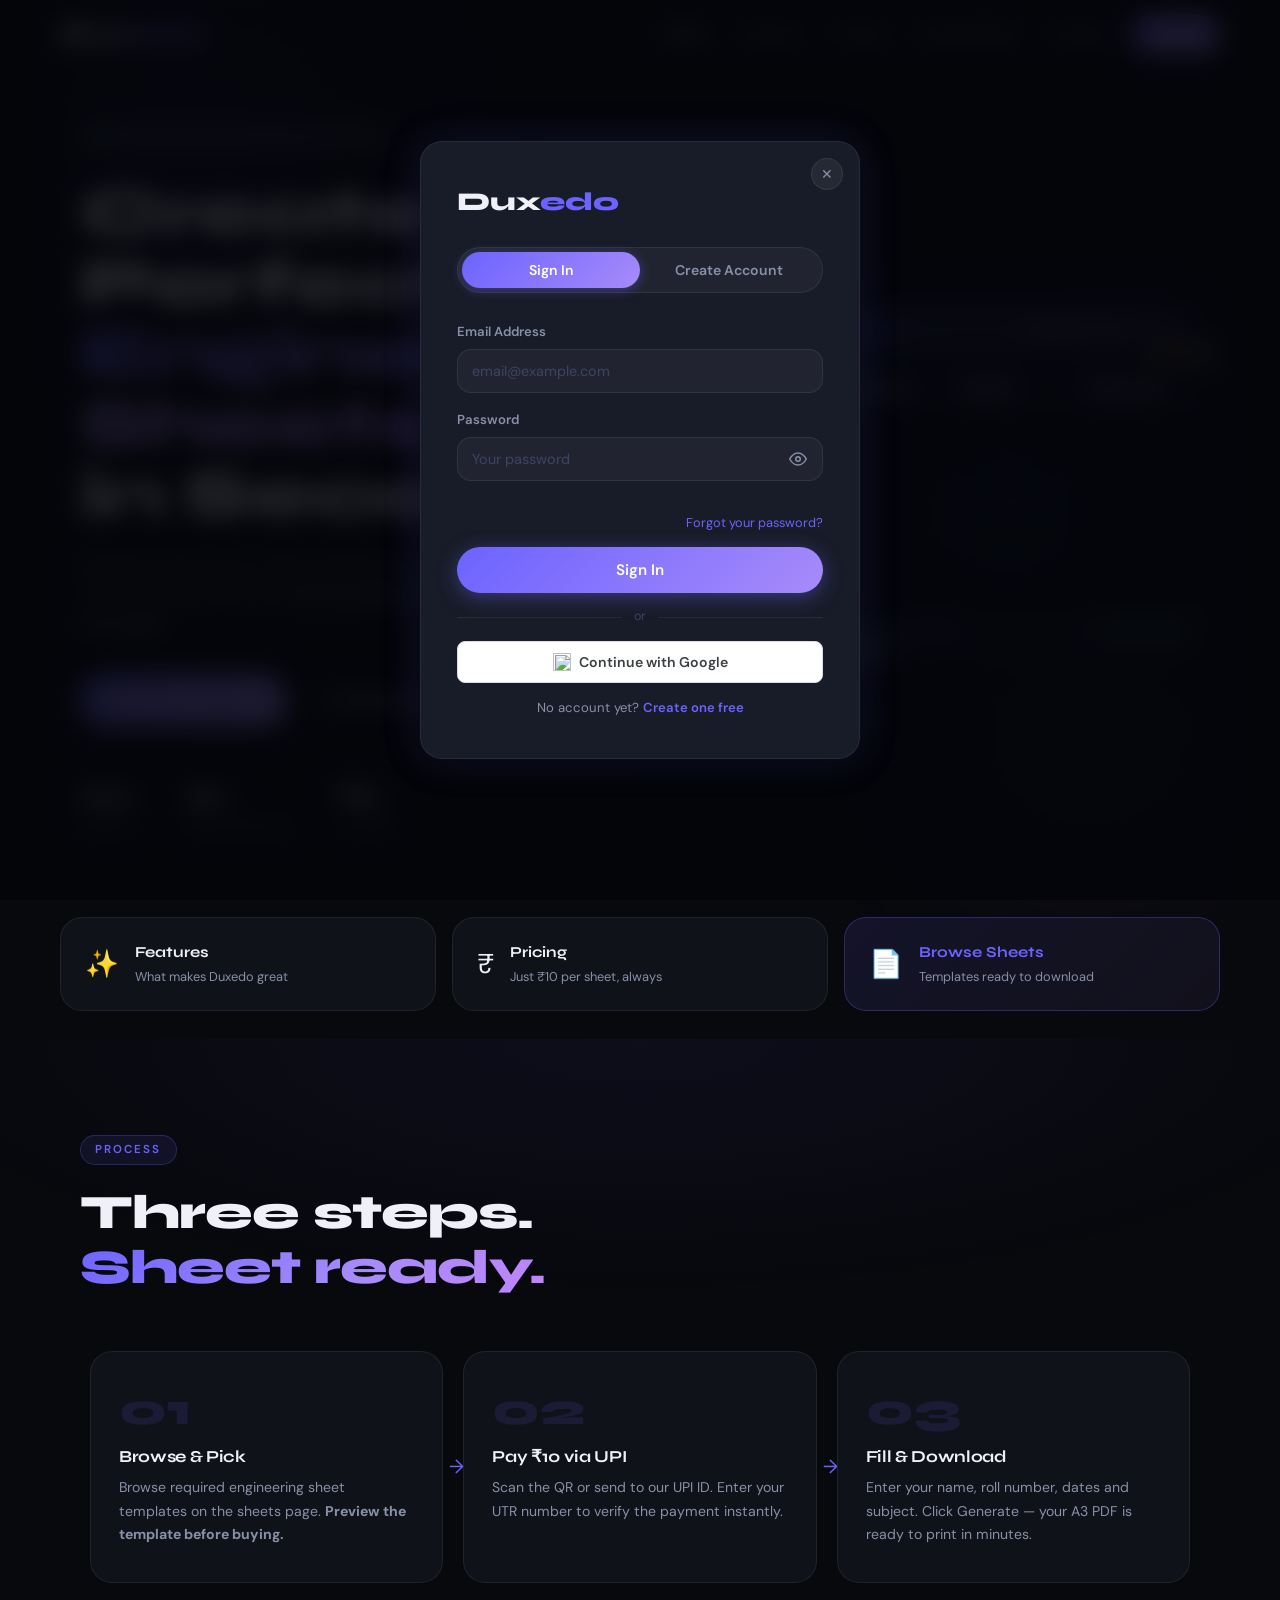
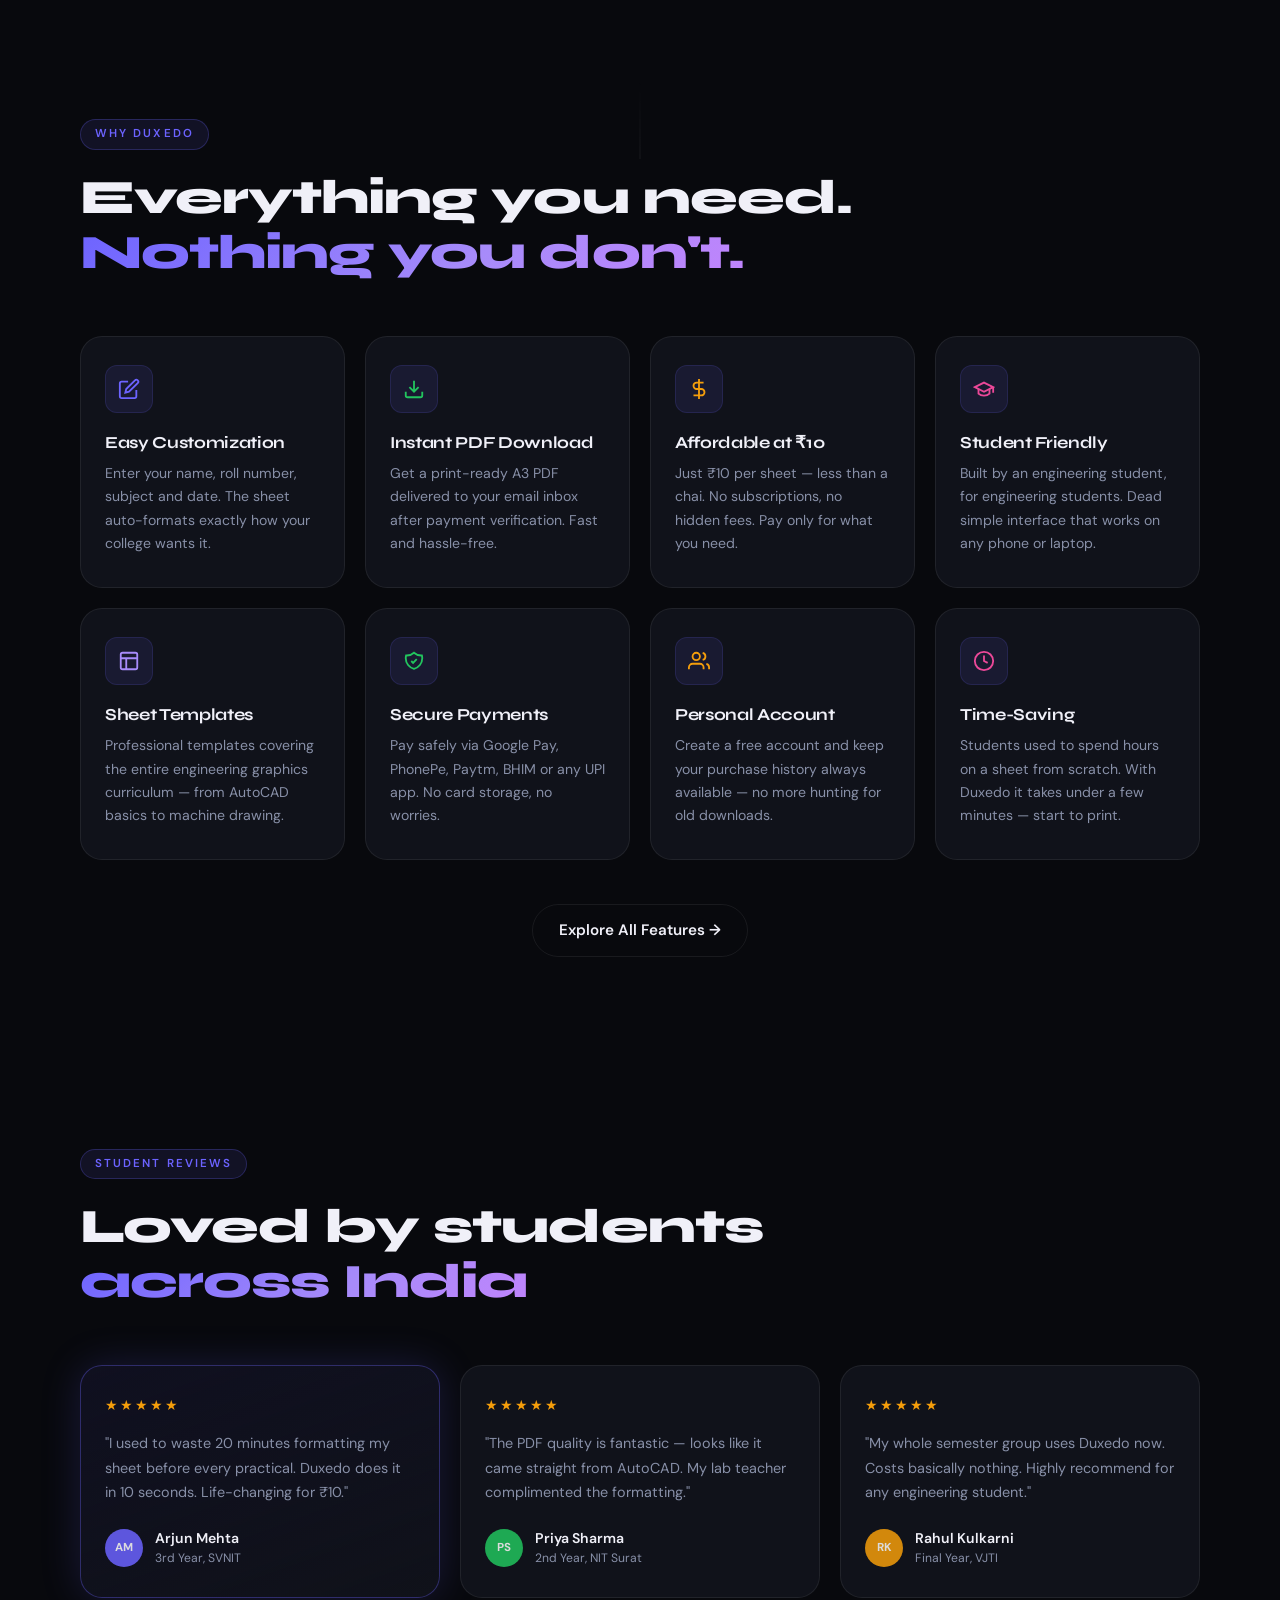
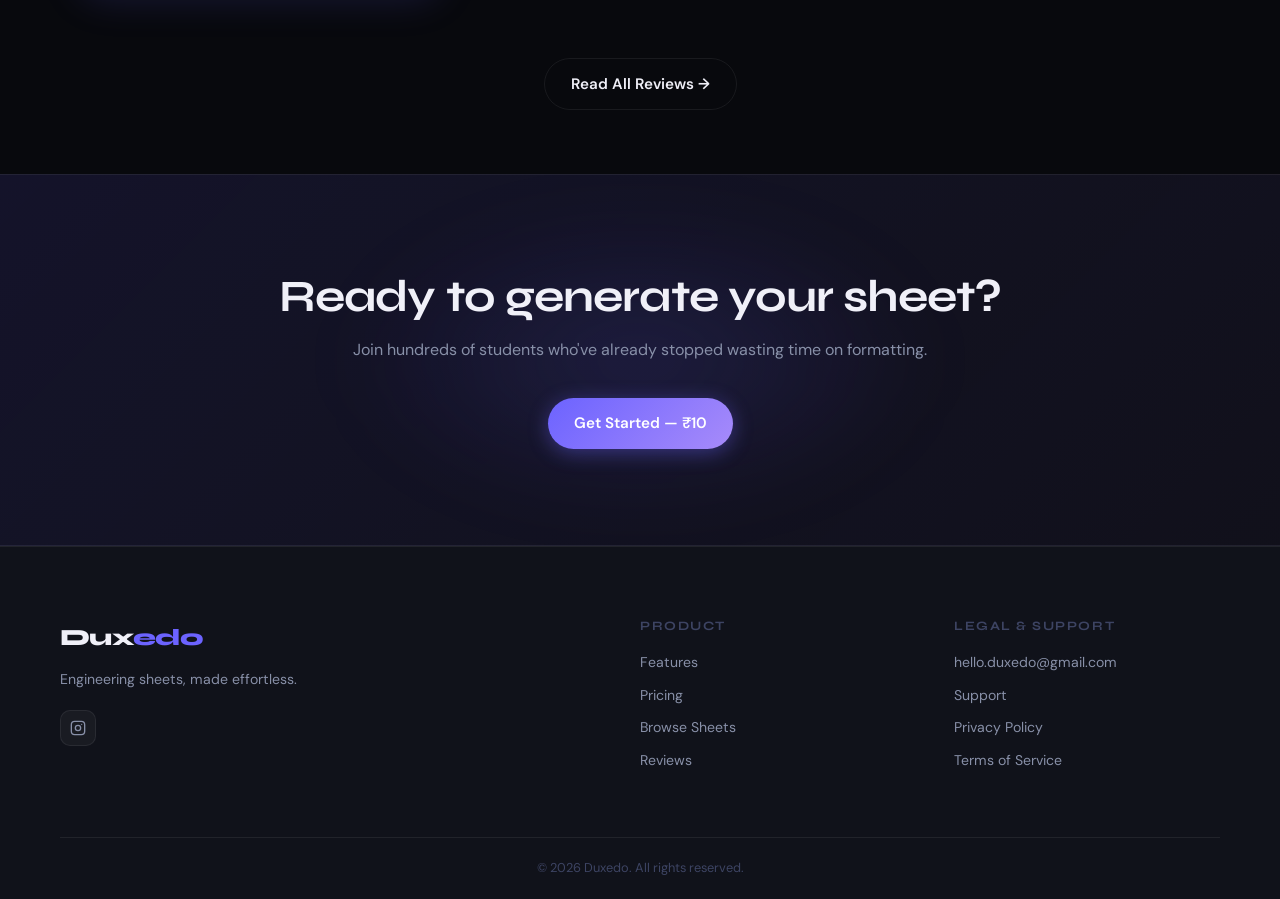
==== commit 1143c033: "Add files via upload" ====
--- a/index.html
+++ b/index.html
@@ -87,7 +87,7 @@
       <p class="auth-switch">Already have an account? <span class="auth-switch-link" data-tab="login">Sign in</span></p>
     </form>
 
-    <!-- FORGOT PASSWORD FORM — sends Supabase reset email -->
+    <!-- FORGOT PASSWORD FORM -->
     <form class="auth-form hidden" id="forgotForm" novalidate>
       <div class="forgot-back-row">
         <button type="button" class="forgot-back-btn" id="forgotBackBtn">
@@ -107,7 +107,7 @@
       <button type="submit" class="btn btn-primary btn-full ripple" id="forgotSubmitBtn" style="margin-top:8px;">Send Reset Link</button>
     </form>
 
-    <!-- RESET PASSWORD FORM — shown after clicking email link -->
+    <!-- RESET PASSWORD FORM -->
     <form class="auth-form hidden" id="resetPwForm" novalidate>
       <div class="forgot-icon">🔐</div>
       <h3 class="forgot-title">Set New Password</h3>
@@ -151,101 +151,327 @@
   </div>
 </div>
 
+<!-- ======================================================
+     MOBILE NAV OVERLAY BACKDROP
+====================================================== -->
+<div class="nav-overlay" id="navOverlay"></div>
+
 <!-- NAVBAR -->
 <header class="navbar" id="navbar">
   <div class="nav-container">
     <a href="index.html" class="nav-logo">Dux<span>edo</span></a>
     <nav class="nav-links" id="navLinks">
-      <a href="index.html"    class="nav-link" style="color:var(--text)">Home</a>
+      <a href="index.html"    class="nav-link nav-link--active">Home</a>
       <a href="features.html" class="nav-link">Features</a>
       <a href="pricing.html"  class="nav-link">Pricing</a>
       <a href="sheets.html"   class="nav-link">Browse Sheets</a>
       <a href="reviews.html"  class="nav-link">Reviews</a>
       <button class="btn btn-nav" id="openAuthBtn">Sign In</button>
     </nav>
-    <button class="hamburger" id="hamburger"><span></span><span></span><span></span></button>
+    <button class="hamburger" id="hamburger" aria-label="Toggle menu" aria-expanded="false">
+      <span></span><span></span><span></span>
+    </button>
   </div>
 </header>
 
-<!-- HERO -->
+<!-- ======================================================
+     HERO
+====================================================== -->
 <section class="hero" id="home">
-  <div class="blob blob-1"></div><div class="blob blob-2"></div><div class="blob blob-3"></div>
+  <div class="blob blob-1"></div>
+  <div class="blob blob-2"></div>
+  <div class="blob blob-3"></div>
+
   <div class="hero-content">
-    <div class="hero-badge"><span class="badge-dot"></span>Trusted plat-form for engineering students</div>
-    <h1 class="hero-title">Create Perfect<br/><span class="gradient-text">Engineering Sheets</span><br/>in Seconds</h1>
-    <p class="hero-sub">Generate clean, print-ready A3 sheets with your name, roll number and date instantly. <strong><i>No formatting headaches — ever again.</i></strong></p>
+    <div class="hero-badge">
+      <span class="badge-dot"></span>
+      Trusted by engineering students across India
+    </div>
+
+    <h1 class="hero-title">
+      Create Perfect<br/>
+      <span class="gradient-text">Engineering Sheets</span><br/>
+      in Seconds
+    </h1>
+
+    <p class="hero-sub">
+      Generate clean, print-ready A3 sheets with your name, roll number and date
+      instantly. <strong>No formatting headaches — ever again.</strong>
+    </p>
+
     <div class="hero-actions">
-      <a href="sheets.html"   class="btn btn-primary ripple">Browse Sheets - ₹10</a>
+      <a href="sheets.html"   class="btn btn-primary ripple">Browse Sheets — ₹10</a>
       <a href="features.html" class="btn btn-ghost"><span class="play-icon">▶</span> See How It Works</a>
     </div>
+
     <div class="hero-stats">
-      <div class="stat"><span class="stat-num">100+</span><span class="stat-label">Students</span></div>
+      <div class="stat">
+        <span class="stat-num">100+</span>
+        <span class="stat-label">Students</span>
+      </div>
       <div class="stat-divider"></div>
-      <div class="stat"><span class="stat-num">2k+</span><span class="stat-label">Sheets Generated</span></div>
+      <div class="stat">
+        <span class="stat-num">2k+</span>
+        <span class="stat-label">Sheets Generated</span>
+      </div>
       <div class="stat-divider"></div>
-      <div class="stat"><span class="stat-num">₹10</span><span class="stat-label">Per Sheet</span></div>
-    </div>
-  </div>
+      <div class="stat">
+        <span class="stat-num">₹10</span>
+        <span class="stat-label">Per Sheet</span>
+      </div>
+    </div>
+  </div>
+
+  <!-- Sheet Mockup Card -->
   <div class="hero-visual">
     <div class="sheet-mockup">
-      <div class="sheet-header"><div class="sheet-logo-tag">DUXEDO</div><div class="sheet-title-row">Engineering Graphics Sheet</div></div>
+      <div class="sheet-header">
+        <div class="sheet-logo-tag">DUXEDO</div>
+        <div class="sheet-title-row">Engineering Graphics Sheet</div>
+      </div>
       <div class="sheet-info-row">
-        <div class="sheet-field"><span class="field-label">Name</span><span class="field-value">Arjun Mehta</span></div>
-        <div class="sheet-field"><span class="field-label">Roll No.</span><span class="field-value">22CS047</span></div>
-        <div class="sheet-field"><span class="field-label">Date</span><span class="field-value">29 Mar 2026</span></div>
+        <div class="sheet-field">
+          <span class="field-label">Name</span>
+          <span class="field-value">Arjun Mehta</span>
+        </div>
+        <div class="sheet-field">
+          <span class="field-label">Roll No.</span>
+          <span class="field-value">22CS047</span>
+        </div>
+        <div class="sheet-field">
+          <span class="field-label">Date</span>
+          <span class="field-value">29 Mar 2026</span>
+        </div>
       </div>
       <div class="sheet-grid">
-        <div class="grid-line h"></div><div class="grid-line h"></div><div class="grid-line h"></div><div class="grid-line h"></div>
-        <div class="grid-line v"></div><div class="grid-line v"></div><div class="grid-line v"></div><div class="grid-line v"></div>
+        <div class="grid-line h"></div><div class="grid-line h"></div>
+        <div class="grid-line h"></div><div class="grid-line h"></div>
+        <div class="grid-line v"></div><div class="grid-line v"></div>
+        <div class="grid-line v"></div><div class="grid-line v"></div>
         <svg class="sketch-svg" viewBox="0 0 200 160" fill="none">
-          <polygon points="100,20 160,55 160,115 100,150 40,115 40,55" stroke="#6c63ff" stroke-width="1.5" stroke-dasharray="4 3" fill="rgba(108,99,255,0.05)"/>
-          <line x1="100" y1="20" x2="100" y2="80" stroke="#6c63ff" stroke-width="1.5" stroke-dasharray="4 3"/>
-          <line x1="40"  y1="55" x2="100" y2="80" stroke="#6c63ff" stroke-width="1.5" stroke-dasharray="4 3"/>
-          <line x1="160" y1="55" x2="100" y2="80" stroke="#6c63ff" stroke-width="1.5" stroke-dasharray="4 3"/>
-          <line x1="30" y1="55" x2="30" y2="115" stroke="#aaa" stroke-width="0.8"/>
-          <line x1="26" y1="55" x2="34"  y2="55"  stroke="#aaa" stroke-width="0.8"/>
-          <line x1="26" y1="115" x2="34" y2="115" stroke="#aaa" stroke-width="0.8"/>
+          <polygon points="100,20 160,55 160,115 100,150 40,115 40,55"
+            stroke="#6c63ff" stroke-width="1.5" stroke-dasharray="4 3"
+            fill="rgba(108,99,255,0.05)"/>
+          <line x1="100" y1="20"  x2="100" y2="80"  stroke="#6c63ff" stroke-width="1.5" stroke-dasharray="4 3"/>
+          <line x1="40"  y1="55"  x2="100" y2="80"  stroke="#6c63ff" stroke-width="1.5" stroke-dasharray="4 3"/>
+          <line x1="160" y1="55"  x2="100" y2="80"  stroke="#6c63ff" stroke-width="1.5" stroke-dasharray="4 3"/>
+          <line x1="30"  y1="55"  x2="30"  y2="115" stroke="#aaa"    stroke-width="0.8"/>
+          <line x1="26"  y1="55"  x2="34"  y2="55"  stroke="#aaa"    stroke-width="0.8"/>
+          <line x1="26"  y1="115" x2="34"  y2="115" stroke="#aaa"    stroke-width="0.8"/>
           <text x="18" y="88" fill="#999" font-size="8">60</text>
         </svg>
       </div>
-      <div class="sheet-footer-bar"><span>Subject: Engg. Graphics</span><span class="sheet-stamp">✓ Duxedo Verified</span></div>
+      <div class="sheet-footer-bar">
+        <span>Subject: Engg. Graphics</span>
+        <span class="sheet-stamp">✓ Duxedo Verified</span>
+      </div>
     </div>
     <div class="float-badge fb-1">PDF Ready ✓</div>
     <div class="float-badge fb-2">Instant ⚡</div>
   </div>
 </section>
 
-<!-- QUICK LINKS BAND -->
-<section style="position:relative;z-index:1;padding:0 20px 16px;">
-  <div style="max-width:1160px;margin:0 auto;display:grid;grid-template-columns:repeat(3,1fr);gap:16px;">
-    <a href="features.html" class="quick-link-card" style="display:flex;align-items:center;gap:14px;background:var(--bg-card);border:1px solid var(--border);border-radius:var(--radius-lg);padding:22px 24px;transition:0.25s;text-decoration:none;" onmouseover="this.style.borderColor='rgba(108,99,255,.4)';this.style.transform='translateY(-3px)'" onmouseout="this.style.borderColor='';this.style.transform=''">
-      <span style="font-size:1.6rem;">✨</span>
-      <div><div style="font-weight:700;font-size:.95rem;color:var(--text);">Features</div><div style="font-size:.8rem;color:var(--text-muted);margin-top:3px;">What makes Duxedo great</div></div>
+<!-- ======================================================
+     QUICK LINKS BAND
+====================================================== -->
+<section class="ql-band">
+  <div class="ql-inner">
+
+    <a href="features.html" class="ql-card">
+      <span class="ql-icon">✨</span>
+      <div class="ql-text">
+        <span class="ql-title">Features</span>
+        <span class="ql-sub">What makes Duxedo great</span>
+      </div>
     </a>
-    <a href="pricing.html" class="quick-link-card" style="display:flex;align-items:center;gap:14px;background:var(--bg-card);border:1px solid var(--border);border-radius:var(--radius-lg);padding:22px 24px;transition:0.25s;text-decoration:none;" onmouseover="this.style.borderColor='rgba(108,99,255,.4)';this.style.transform='translateY(-3px)'" onmouseout="this.style.borderColor='';this.style.transform=''">
-      <span style="font-size:1.6rem;">₹</span>
-      <div><div style="font-weight:700;font-size:.95rem;color:var(--text);">Pricing</div><div style="font-size:.8rem;color:var(--text-muted);margin-top:3px;">Just ₹10 per sheet</div></div>
+
+    <a href="pricing.html" class="ql-card">
+      <span class="ql-icon">₹</span>
+      <div class="ql-text">
+        <span class="ql-title">Pricing</span>
+        <span class="ql-sub">Just ₹10 per sheet, always</span>
+      </div>
     </a>
-    <a href="sheets.html" class="quick-link-card" style="display:flex;align-items:center;gap:14px;background:linear-gradient(135deg,rgba(108,99,255,.12),rgba(167,139,250,.06));border:1px solid rgba(108,99,255,.3);border-radius:var(--radius-lg);padding:22px 24px;transition:0.25s;text-decoration:none;" onmouseover="this.style.transform='translateY(-3px)'" onmouseout="this.style.transform=''">
-      <span style="font-size:1.6rem;">📄</span>
-      <div><div style="font-weight:700;font-size:.95rem;color:var(--primary);">Browse Sheets</div><div style="font-size:.8rem;color:var(--text-muted);margin-top:3px;">Sheet templates ready to download</div></div>
+
+    <a href="sheets.html" class="ql-card ql-card--highlight">
+      <span class="ql-icon">📄</span>
+      <div class="ql-text">
+        <span class="ql-title ql-title--accent">Browse Sheets</span>
+        <span class="ql-sub">Templates ready to download</span>
+      </div>
     </a>
+
   </div>
 </section>
 
-<!-- TESTIMONIALS -->
-<section class="testimonials" style="margin-top:56px;">
-  <div class="section-container" style="padding-bottom:60px;">
+<!-- ======================================================
+     HOW IT WORKS
+====================================================== -->
+<section class="how-it-works" id="how">
+  <div class="section-container">
+    <div class="section-label">Process</div>
+    <h2 class="section-title">Three steps.<br/><span class="gradient-text">Sheet ready.</span></h2>
+
+    <div class="steps-track">
+      <div class="step-card">
+        <div class="step-num">01</div>
+        <div class="step-body">
+          <h3>Browse &amp; Pick</h3>
+          <p>Browse required engineering sheet templates on the sheets page.
+             <strong>Preview the template before buying.</strong></p>
+        </div>
+      </div>
+      <div class="step-card">
+        <div class="step-num">02</div>
+        <div class="step-body">
+          <h3>Pay ₹10 via UPI</h3>
+          <p>Scan the QR or send to our UPI ID. Enter your UTR number to verify
+             the payment instantly.</p>
+        </div>
+      </div>
+      <div class="step-card">
+        <div class="step-num">03</div>
+        <div class="step-body">
+          <h3>Fill &amp; Download</h3>
+          <p>Enter your name, roll number, dates and subject. Click Generate —
+             your A3 PDF is ready to print in minutes.</p>
+        </div>
+      </div>
+    </div>
+  </div>
+</section>
+
+<!-- ======================================================
+     FEATURES PREVIEW
+====================================================== -->
+<section class="features" id="features">
+  <div class="section-container" style="padding-top:40px;">
+    <div class="section-label">Why Duxedo</div>
+    <h2 class="section-title">Everything you need.<br/><span class="gradient-text">Nothing you don't.</span></h2>
+
+    <div class="features-grid">
+
+      <div class="feature-card">
+        <div class="feature-icon-wrap" style="--icon-color:#6c63ff">
+          <svg viewBox="0 0 24 24" fill="none" stroke="currentColor" stroke-width="2">
+            <path d="M11 4H4a2 2 0 00-2 2v14a2 2 0 002 2h14a2 2 0 002-2v-7"/>
+            <path d="M18.5 2.5a2.121 2.121 0 013 3L12 15l-4 1 1-4 9.5-9.5z"/>
+          </svg>
+        </div>
+        <h3 class="feature-title">Easy Customization</h3>
+        <p class="feature-desc">Enter your name, roll number, subject and date.
+          The sheet auto-formats exactly how your college wants it.</p>
+      </div>
+
+      <div class="feature-card">
+        <div class="feature-icon-wrap" style="--icon-color:#22c55e">
+          <svg viewBox="0 0 24 24" fill="none" stroke="currentColor" stroke-width="2">
+            <path d="M21 15v4a2 2 0 01-2 2H5a2 2 0 01-2-2v-4"/>
+            <polyline points="7 10 12 15 17 10"/><line x1="12" y1="15" x2="12" y2="3"/>
+          </svg>
+        </div>
+        <h3 class="feature-title">Instant PDF Download</h3>
+        <p class="feature-desc">Get a print-ready A3 PDF delivered to your email inbox after
+          payment verification. Fast and hassle-free.</p>
+      </div>
+
+      <div class="feature-card">
+        <div class="feature-icon-wrap" style="--icon-color:#f59e0b">
+          <svg viewBox="0 0 24 24" fill="none" stroke="currentColor" stroke-width="2">
+            <line x1="12" y1="1" x2="12" y2="23"/>
+            <path d="M17 5H9.5a3.5 3.5 0 000 7h5a3.5 3.5 0 010 7H6"/>
+          </svg>
+        </div>
+        <h3 class="feature-title">Affordable at ₹10</h3>
+        <p class="feature-desc">Just ₹10 per sheet — less than a chai.
+          No subscriptions, no hidden fees. Pay only for what you need.</p>
+      </div>
+
+      <div class="feature-card">
+        <div class="feature-icon-wrap" style="--icon-color:#ec4899">
+          <svg viewBox="0 0 24 24" fill="none" stroke="currentColor" stroke-width="2">
+            <path d="M22 10v6M2 10l10-5 10 5-10 5z"/>
+            <path d="M6 12v5c3 3 9 3 12 0v-5"/>
+          </svg>
+        </div>
+        <h3 class="feature-title">Student Friendly</h3>
+        <p class="feature-desc">Built by an engineering student, for engineering students.
+          Dead simple interface that works on any phone or laptop.</p>
+      </div>
+
+      <div class="feature-card">
+        <div class="feature-icon-wrap" style="--icon-color:#a78bfa">
+          <svg viewBox="0 0 24 24" fill="none" stroke="currentColor" stroke-width="2">
+            <rect x="3" y="3" width="18" height="18" rx="2"/>
+            <path d="M3 9h18M9 21V9"/>
+          </svg>
+        </div>
+        <h3 class="feature-title">Sheet Templates</h3>
+        <p class="feature-desc">Professional templates covering the entire engineering
+          graphics curriculum — from AutoCAD basics to machine drawing.</p>
+      </div>
+
+      <div class="feature-card">
+        <div class="feature-icon-wrap" style="--icon-color:#22c55e">
+          <svg viewBox="0 0 24 24" fill="none" stroke="currentColor" stroke-width="2">
+            <path d="M9 12l2 2 4-4m5.618-4.016A11.955 11.955 0 0112 2.944a11.955 11.955 0 01-8.618 3.04A12.02 12.02 0 003 9c0 5.591 3.824 10.29 9 11.622 5.176-1.332 9-6.03 9-11.622 0-1.042-.133-2.052-.382-3.016z"/>
+          </svg>
+        </div>
+        <h3 class="feature-title">Secure Payments</h3>
+        <p class="feature-desc">Pay safely via Google Pay, PhonePe, Paytm, BHIM or any UPI app.
+          No card storage, no worries.</p>
+      </div>
+
+      <div class="feature-card">
+        <div class="feature-icon-wrap" style="--icon-color:#f59e0b">
+          <svg viewBox="0 0 24 24" fill="none" stroke="currentColor" stroke-width="2">
+            <path d="M17 21v-2a4 4 0 00-4-4H5a4 4 0 00-4 4v2"/>
+            <circle cx="9" cy="7" r="4"/>
+            <path d="M23 21v-2a4 4 0 00-3-3.87M16 3.13a4 4 0 010 7.75"/>
+          </svg>
+        </div>
+        <h3 class="feature-title">Personal Account</h3>
+        <p class="feature-desc">Create a free account and keep your purchase history always
+          available — no more hunting for old downloads.</p>
+      </div>
+
+      <div class="feature-card">
+        <div class="feature-icon-wrap" style="--icon-color:#ec4899">
+          <svg viewBox="0 0 24 24" fill="none" stroke="currentColor" stroke-width="2">
+            <circle cx="12" cy="12" r="10"/>
+            <polyline points="12 6 12 12 16 14"/>
+          </svg>
+        </div>
+        <h3 class="feature-title">Time-Saving</h3>
+        <p class="feature-desc">Students used to spend hours on a sheet from scratch.
+          With Duxedo it takes under a few minutes — start to print.</p>
+      </div>
+
+    </div>
+
+    <div class="features-cta-row">
+      <a href="features.html" class="btn btn-ghost">Explore All Features →</a>
+    </div>
+  </div>
+</section>
+
+<!-- ======================================================
+     TESTIMONIALS
+====================================================== -->
+<section class="testimonials">
+  <div class="section-container" style="padding-bottom:64px;">
     <div class="section-label">Student Reviews</div>
     <h2 class="section-title">Loved by students<br/><span class="gradient-text">across India</span></h2>
     <div class="testimonials-grid" id="homeTestimonials"></div>
-    <div style="text-align:center;margin-top:36px;">
+    <div class="testi-cta-row">
       <a href="reviews.html" class="btn btn-ghost">Read All Reviews →</a>
     </div>
   </div>
 </section>
 
-<!-- CTA -->
+<!-- ======================================================
+     CTA BAND
+====================================================== -->
 <section class="cta-band">
   <div class="cta-blob"></div>
   <h2>Ready to generate your sheet?</h2>
@@ -253,14 +479,22 @@
   <a href="sheets.html" class="btn btn-primary ripple">Get Started — ₹10</a>
 </section>
 
-<!-- FOOTER -->
+<!-- ======================================================
+     FOOTER
+====================================================== -->
 <footer class="footer" id="contact">
   <div class="footer-inner footer-inner--3col">
     <div class="footer-brand">
       <a href="index.html" class="nav-logo">Dux<span>edo</span></a>
       <p>Engineering sheets, made effortless.</p>
       <div class="social-links">
-        <a href="#" class="social-icon" aria-label="Instagram"><svg viewBox="0 0 24 24" fill="none" stroke="currentColor" stroke-width="2"><rect x="2" y="2" width="20" height="20" rx="5"/><circle cx="12" cy="12" r="4"/><circle cx="17.5" cy="6.5" r="1" fill="currentColor" stroke="none"/></svg></a>
+        <a href="#" class="social-icon" aria-label="Instagram">
+          <svg viewBox="0 0 24 24" fill="none" stroke="currentColor" stroke-width="2">
+            <rect x="2" y="2" width="20" height="20" rx="5"/>
+            <circle cx="12" cy="12" r="4"/>
+            <circle cx="17.5" cy="6.5" r="1" fill="currentColor" stroke="none"/>
+          </svg>
+        </a>
       </div>
     </div>
     <div class="footer-links-group">
@@ -272,7 +506,7 @@
     </div>
     <div class="footer-links-group">
       <h4>Legal &amp; Support</h4>
-      <a href="mailto:hello@duxedo.in">hello.duxedo@gmail.com</a>
+      <a href="mailto:hello.duxedo@gmail.com">hello.duxedo@gmail.com</a>
       <a href="support.html">Support</a>
       <a href="privacy.html">Privacy Policy</a>
       <a href="terms.html">Terms of Service</a>
--- a/styles.css
+++ b/styles.css
@@ -1021,3 +1021,231 @@
   .sheet-card-footer { padding: 10px 12px 12px; }
   .btn-buy { font-size: 0.72rem; padding: 6px 12px; }
 }
+
+/* ============================================================
+   INDEX PAGE — NAV OVERLAY, QUICK LINKS, FEATURES CTA,
+   TESTI ROW, NAV ACTIVE, HERO RESPONSIVE OVERHAUL
+   ============================================================ */
+
+/* Active nav link */
+.nav-link--active { color: var(--text) !important; }
+
+/* ── Nav overlay backdrop (mobile) ── */
+.nav-overlay {
+  display: none;
+  position: fixed;
+  inset: 0;
+  background: rgba(0,0,0,.55);
+  z-index: 1040;
+  backdrop-filter: blur(2px);
+  -webkit-backdrop-filter: blur(2px);
+}
+.nav-overlay.active { display: block; }
+
+/* ── Quick Links Band ── */
+.ql-band {
+  position: relative;
+  z-index: 1;
+  padding: 0 20px 28px;
+}
+.ql-inner {
+  max-width: 1160px;
+  margin: 0 auto;
+  display: grid;
+  grid-template-columns: repeat(3, 1fr);
+  gap: 16px;
+}
+.ql-card {
+  display: flex;
+  align-items: center;
+  gap: 16px;
+  background: var(--bg-card);
+  border: 1px solid var(--border);
+  border-radius: var(--radius-lg);
+  padding: 22px 24px;
+  text-decoration: none;
+  transition: var(--transition);
+  min-width: 0; /* prevent grid blowout */
+}
+.ql-card:hover {
+  border-color: rgba(108,99,255,.4);
+  transform: translateY(-3px);
+  box-shadow: var(--shadow-card);
+}
+.ql-card--highlight {
+  background: linear-gradient(135deg, rgba(108,99,255,.12), rgba(167,139,250,.06));
+  border-color: rgba(108,99,255,.3);
+}
+.ql-icon {
+  font-size: 1.7rem;
+  flex-shrink: 0;
+  line-height: 1;
+}
+.ql-text {
+  display: flex;
+  flex-direction: column;
+  gap: 3px;
+  min-width: 0;
+}
+.ql-title {
+  font-family: 'Syne', sans-serif;
+  font-size: .95rem;
+  font-weight: 700;
+  color: var(--text);
+  white-space: nowrap;
+  overflow: hidden;
+  text-overflow: ellipsis;
+}
+.ql-title--accent { color: var(--primary); }
+.ql-sub {
+  font-size: .8rem;
+  color: var(--text-muted);
+  white-space: nowrap;
+  overflow: hidden;
+  text-overflow: ellipsis;
+}
+
+/* ── Features section bottom CTA ── */
+.features-cta-row {
+  text-align: center;
+  margin-top: 44px;
+}
+
+/* ── Testimonials bottom CTA ── */
+.testi-cta-row {
+  text-align: center;
+  margin-top: 8px;
+}
+
+/* ── Hero: better layout control ── */
+.hero {
+  align-items: center; /* vertically center both columns */
+}
+
+/* ============================================================
+   RESPONSIVE — INDEX-SPECIFIC RULES
+   These override / complement the existing breakpoints
+   ============================================================ */
+
+/* 1024px — tablets landscape */
+@media (max-width: 1024px) {
+  .ql-inner {
+    grid-template-columns: repeat(3, 1fr);
+    gap: 12px;
+  }
+  .ql-card { padding: 18px 18px; gap: 12px; }
+  .ql-sub  { display: none; } /* hide subtitle to save space */
+
+  /* hero: compress visual */
+  .hero { gap: 36px; }
+  .hero-visual { width: 300px; }
+  .hero-title  { font-size: clamp(2rem, 4.5vw, 3.2rem); }
+}
+
+/* 900px — medium tablets */
+@media (max-width: 900px) {
+  .hero { gap: 28px; }
+  .hero-visual { width: 260px; }
+}
+
+/* 768px — tablets portrait */
+@media (max-width: 768px) {
+  /* Hero: stack vertically, centre everything */
+  .hero {
+    flex-direction: column;
+    align-items: center;
+    text-align: center;
+    padding: 108px 20px 72px;
+    min-height: auto;
+    gap: 48px;
+  }
+  .hero-content   { max-width: 100%; }
+  .hero-badge     { margin-left: auto; margin-right: auto; }
+  .hero-sub       { margin-left: auto; margin-right: auto; max-width: 480px; }
+  .hero-actions   { justify-content: center; }
+  .hero-stats     { justify-content: center; }
+  .hero-visual    { width: 100%; max-width: 400px; }
+  .float-badge    { display: none; }
+
+  /* Quick links: 1 row of 3 still works, but let them wrap if needed */
+  .ql-band  { padding: 0 20px 20px; }
+  .ql-inner { grid-template-columns: repeat(3, 1fr); gap: 10px; }
+  .ql-card  { padding: 16px 14px; gap: 10px; }
+  .ql-icon  { font-size: 1.4rem; }
+  .ql-title { font-size: .82rem; }
+  .ql-sub   { display: none; }
+
+  /* Section titles */
+  .section-title { margin-bottom: 36px; }
+}
+
+/* 600px — phablets */
+@media (max-width: 600px) {
+  .ql-inner {
+    grid-template-columns: 1fr;
+    gap: 10px;
+  }
+  .ql-card  { padding: 18px 20px; gap: 14px; }
+  .ql-sub   { display: block; } /* show subtitle again since we have full width */
+  .ql-title { font-size: .92rem; }
+
+  .hero { padding: 100px 18px 64px; gap: 40px; }
+  .hero-title { font-size: 2.1rem; }
+  .hero-sub   { font-size: .95rem; }
+
+  .hero-actions          { flex-direction: column; align-items: stretch; }
+  .hero-actions .btn     { width: 100%; justify-content: center; }
+
+  .hero-stats { gap: 14px; flex-wrap: wrap; justify-content: center; }
+  .stat-num   { font-size: 1.3rem; }
+  .stat-label { font-size: .72rem; }
+
+  .features-cta-row { margin-top: 32px; }
+  .testi-cta-row    { margin-top: 12px; }
+}
+
+/* 480px — small phones */
+@media (max-width: 480px) {
+  .hero { padding: 92px 16px 56px; }
+  .hero-title { font-size: 1.95rem; }
+  .hero-visual { max-width: 320px; }
+
+  /* Sheet mockup: compress the info row to stack */
+  .sheet-info-row { flex-direction: column; }
+  .sheet-field    { border-right: none; border-bottom: 1px solid var(--border); }
+  .sheet-field:last-child { border-bottom: none; }
+  .sheet-grid     { height: 155px; }
+  .sketch-svg     { width: 130px; height: 104px; }
+
+  .ql-band  { padding: 0 16px 16px; }
+  .ql-inner { gap: 8px; }
+  .ql-card  { padding: 16px; gap: 12px; }
+
+  .section-container { padding: 64px 16px; }
+
+  .cta-band { padding: 64px 16px; }
+  .cta-band h2 { font-size: 1.6rem; }
+  .cta-band p  { font-size: .9rem; }
+  .cta-band .btn { width: 100%; justify-content: center; }
+
+  .footer        { padding: 52px 16px 0; }
+  .footer-inner  { padding-bottom: 36px; }
+
+  .features-cta-row .btn { width: 100%; justify-content: center; }
+  .testi-cta-row    .btn { width: 100%; justify-content: center; }
+}
+
+/* 380px — very small phones */
+@media (max-width: 380px) {
+  .hero-title { font-size: 1.75rem; }
+  .nav-logo   { font-size: 1.25rem; }
+  .hero-badge { font-size: .7rem; padding: 5px 11px; }
+
+  .ql-icon  { font-size: 1.3rem; }
+  .ql-title { font-size: .84rem; }
+  .ql-sub   { font-size: .74rem; }
+
+  .stat-num { font-size: 1.2rem; }
+  .hero-stats { gap: 10px; }
+  .stat-divider { height: 28px; }
+}
